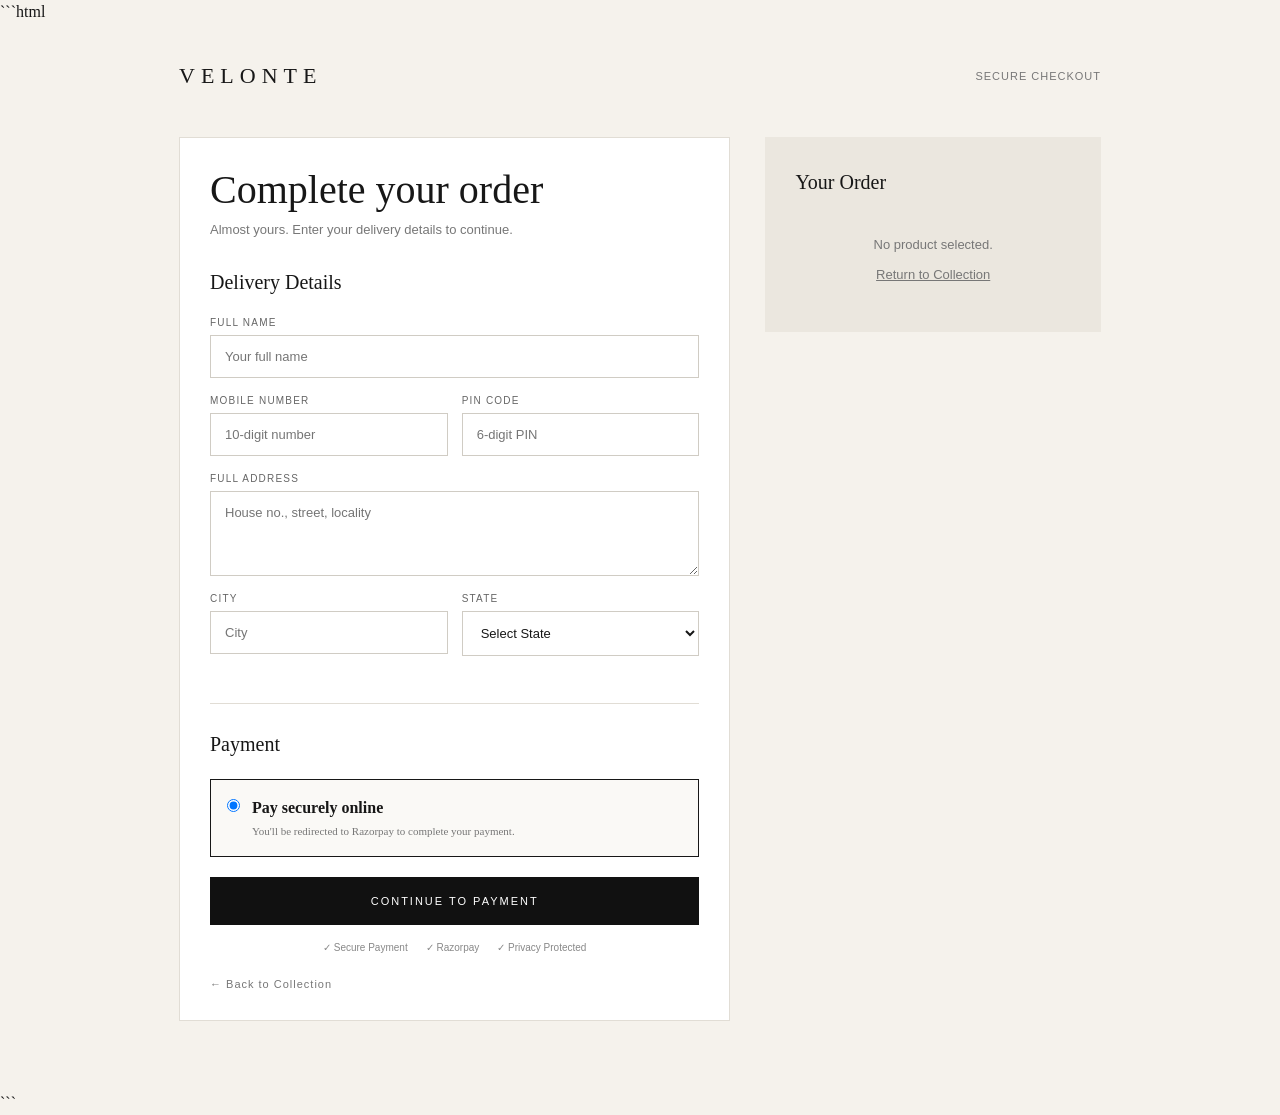
==== checkout.html @ 8dff880a "Create checkout.html" ====
```html
<!DOCTYPE html>
<html lang="en">
<head>
  <meta charset="UTF-8">
  <meta name="viewport" content="width=device-width, initial-scale=1.0">

  <title>VELONTE — Secure Checkout</title>

  <style>
    * {
      box-sizing: border-box;
      margin: 0;
      padding: 0;
    }

    body {
      font-family: Georgia, "Times New Roman", serif;
      background: #f5f2ec;
      color: #171717;
      line-height: 1.5;
    }

    a {
      text-decoration: none;
      color: inherit;
    }

    .checkout-page {
      max-width: 1050px;
      margin: auto;
      padding: 35px 5% 70px;
    }

    .header {
      display: flex;
      justify-content: space-between;
      align-items: center;
      margin-bottom: 45px;
    }

    .logo {
      font-size: 22px;
      letter-spacing: 6px;
    }

    .secure {
      font: 11px Arial, sans-serif;
      color: #777;
      letter-spacing: 1px;
    }

    .checkout-grid {
      display: grid;
      grid-template-columns: 1.15fr 0.7fr;
      gap: 35px;
      align-items: start;
    }

    .checkout-card {
      background: #fff;
      border: 1px solid #e1ddd5;
      padding: 30px;
    }

    .summary-card {
      background: #ebe7df;
      border: none;
    }

    h1 {
      font-size: 40px;
      font-weight: 400;
      line-height: 1.1;
      margin-bottom: 10px;
    }

    .subtitle {
      font: 13px Arial, sans-serif;
      color: #777;
      margin-bottom: 30px;
    }

    h2 {
      font-size: 20px;
      font-weight: 400;
      margin-bottom: 20px;
    }

    .field {
      margin-bottom: 17px;
    }

    label {
      display: block;
      font: 10px Arial, sans-serif;
      letter-spacing: 1.2px;
      text-transform: uppercase;
      color: #666;
      margin-bottom: 7px;
    }

    input,
    textarea,
    select {
      width: 100%;
      padding: 13px 14px;
      border: 1px solid #d0ccc4;
      background: #fff;
      color: #171717;
      font: 13px Arial, sans-serif;
      outline: none;
      border-radius: 0;
    }

    input:focus,
    textarea:focus,
    select:focus {
      border-color: #777;
    }

    textarea {
      min-height: 85px;
      resize: vertical;
    }

    .two-fields {
      display: grid;
      grid-template-columns: 1fr 1fr;
      gap: 14px;
    }

    /* ORDER SUMMARY */

    .summary-product {
      display: flex;
      gap: 15px;
      padding-bottom: 20px;
      margin-bottom: 20px;
      border-bottom: 1px solid #d0cbc2;
    }

    .product-image {
      width: 80px;
      height: 80px;
      background: #f5f2ec;
      display: flex;
      align-items: center;
      justify-content: center;
      flex-shrink: 0;
      overflow: hidden;
    }

    .product-image img {
      width: 100%;
      height: 100%;
      object-fit: contain;
      padding: 6px;
    }

    .product-name {
      font-size: 17px;
      margin-bottom: 8px;
    }

    .product-meta {
      font: 12px Arial, sans-serif;
      color: #777;
      margin-top: 4px;
    }

    .price-line {
      display: flex;
      justify-content: space-between;
      gap: 15px;
      font: 13px Arial, sans-serif;
      color: #555;
      margin: 11px 0;
    }

    .total-line {
      display: flex;
      justify-content: space-between;
      border-top: 1px solid #c8c3ba;
      margin-top: 18px;
      padding-top: 18px;
      font: 16px Arial, sans-serif;
      font-weight: 700;
    }

    /* PAYMENT */

    .payment-section {
      margin-top: 30px;
      padding-top: 25px;
      border-top: 1px solid #e1ddd5;
    }

    .payment-box {
      border: 1px solid #171717;
      background: #faf9f6;
      padding: 16px;
      display: flex;
      gap: 12px;
      align-items: flex-start;
    }

    .payment-box input {
      width: auto;
      margin-top: 3px;
    }

    .payment-title {
      display: block;
      font-weight: 700;
      margin-bottom: 3px;
    }

    .payment-note {
      font-size: 11px;
      color: #777;
    }

    .pay-button {
      width: 100%;
      margin-top: 20px;
      padding: 17px;
      background: #111;
      color: white;
      border: 1px solid #111;
      font: 11px Arial, sans-serif;
      letter-spacing: 2px;
      text-transform: uppercase;
      cursor: pointer;
      transition: 0.3s ease;
    }

    .pay-button:hover {
      background: transparent;
      color: #111;
    }

    .trust {
      display: flex;
      justify-content: center;
      gap: 18px;
      flex-wrap: wrap;
      margin-top: 17px;
      font: 10px Arial, sans-serif;
      color: #888;
    }

    .back-link {
      display: inline-block;
      margin-top: 25px;
      font: 11px Arial, sans-serif;
      color: #777;
      letter-spacing: 1px;
    }

    .empty {
      text-align: center;
      color: #777;
      font: 13px Arial, sans-serif;
      padding: 20px 0;
    }

    /* MOBILE */

    @media (max-width: 780px) {

      .checkout-page {
        padding: 25px 5% 55px;
      }

      .header {
        margin-bottom: 30px;
      }

      .secure {
        display: none;
      }

      .checkout-grid {
        grid-template-columns: 1fr;
        gap: 20px;
      }

      .summary-card {
        order: -1;
      }

      .checkout-card {
        padding: 23px;
      }

      h1 {
        font-size: 34px;
      }
    }

    @media (max-width: 480px) {

      .two-fields {
        grid-template-columns: 1fr;
      }

      .logo {
        font-size: 20px;
      }
    }
  </style>
</head>

<body>

  <div class="checkout-page">

    <div class="header">
      <div class="logo">VELONTE</div>

      <div class="secure">
        SECURE CHECKOUT
      </div>
    </div>


    <div class="checkout-grid">

      <!-- CUSTOMER DETAILS -->

      <section class="checkout-card">

        <h1>Complete your order</h1>

        <p class="subtitle">
          Almost yours. Enter your delivery details to continue.
        </p>


        <form id="checkoutForm">

          <h2>Delivery Details</h2>


          <div class="field">

            <label for="name">
              Full Name
            </label>

            <input
              id="name"
              type="text"
              autocomplete="name"
              placeholder="Your full name"
              required
            >

          </div>


          <div class="two-fields">

            <div class="field">

              <label for="mobile">
                Mobile Number
              </label>

              <input
                id="mobile"
                type="tel"
                inputmode="numeric"
                maxlength="10"
                pattern="[0-9]{10}"
                autocomplete="tel"
                placeholder="10-digit number"
                required
              >

            </div>


            <div class="field">

              <label for="pincode">
                PIN Code
              </label>

              <input
                id="pincode"
                type="text"
                inputmode="numeric"
                maxlength="6"
                pattern="[0-9]{6}"
                autocomplete="postal-code"
                placeholder="6-digit PIN"
                required
              >

            </div>

          </div>


          <div class="field">

            <label for="address">
              Full Address
            </label>

            <textarea
              id="address"
              autocomplete="street-address"
              placeholder="House no., street, locality"
              required
            ></textarea>

          </div>


          <div class="two-fields">

            <div class="field">

              <label for="city">
                City
              </label>

              <input
                id="city"
                type="text"
                autocomplete="address-level2"
                placeholder="City"
                required
              >

            </div>


            <div class="field">

              <label for="state">
                State
              </label>

              <select
                id="state"
                autocomplete="address-level1"
                required
              >

                <option value="">
                  Select State
                </option>

                <option>Uttar Pradesh</option>
                <option>Delhi</option>
                <option>Haryana</option>
                <option>Rajasthan</option>
                <option>Maharashtra</option>
                <option>Gujarat</option>
                <option>Karnataka</option>
                <option>Tamil Nadu</option>
                <option>Telangana</option>
                <option>Punjab</option>
                <option>West Bengal</option>
                <option>Other</option>

              </select>

            </div>

          </div>


          <!-- PAYMENT -->

          <div class="payment-section">

            <h2>
              Payment
            </h2>


            <div class="payment-box">

              <input
                type="radio"
                checked
                aria-label="Online payment"
              >

              <div>

                <span class="payment-title">
                  Pay securely online
                </span>

                <span class="payment-note">
                  You'll be redirected to Razorpay to complete your payment.
                </span>

              </div>

            </div>


            <button
              class="pay-button"
              type="submit"
            >
              Continue to Payment
            </button>


            <div class="trust">

              <span>✓ Secure Payment</span>
              <span>✓ Razorpay</span>
              <span>✓ Privacy Protected</span>

            </div>

          </div>

        </form>


        <a
          href="index.html#collection"
          class="back-link"
        >
          ← Back to Collection
        </a>

      </section>


      <!-- ORDER SUMMARY -->

      <aside class="checkout-card summary-card">

        <h2>
          Your Order
        </h2>


        <div id="orderSummary">

          <div class="empty">
            Loading your order...
          </div>

        </div>

      </aside>

    </div>

  </div>


  <script>

    /*
      PRODUCT INFORMATION
      Buy Now button se ye values checkout
      URL ke through receive karega.
    */

    const params =
      new URLSearchParams(window.location.search);


    const product =
      params.get("product") ||
      "VELONTE Product";


    const size =
      params.get("size") ||
      "";


    const price =
      Number(params.get("price")) ||
      0;


    const image =
      params.get("image") ||
      "";


    function safe(value) {

      return String(value).replace(
        /[&<>"']/g,

        function(character) {

          return {
            "&": "&amp;",
            "<": "&lt;",
            ">": "&gt;",
            '"': "&quot;",
            "'": "&#039;"

          }[character];

        }
      );

    }


    const summary =
      document.getElementById(
        "orderSummary"
      );


    /*
      ORDER SUMMARY
    */

    if (price > 0) {

      summary.innerHTML =

        '<div class="summary-product">' +

          '<div class="product-image">' +

            (
              image
                ?
                '<img src="' +
                safe(image) +
                '" alt="">'
                :
                ''
            ) +

          '</div>' +

          '<div>' +

            '<div class="product-name">' +
              safe(product) +
            '</div>' +

            (
              size
                ?
                '<div class="product-meta">' +
                  'Size: ' +
                  safe(size) +
                '</div>'
                :
                ''
            ) +

            '<div class="product-meta">' +
              'Quantity: 1' +
            '</div>' +

          '</div>' +

        '</div>' +


        '<div class="price-line">' +

          '<span>Item Price</span>' +

          '<span>₹' +
            price.toLocaleString("en-IN") +
          '</span>' +

        '</div>' +


        '<div class="price-line">' +

          '<span>Shipping</span>' +

          '<span>Calculated at checkout</span>' +

        '</div>' +


        '<div class="total-line">' +

          '<span>Total</span>' +

          '<span>₹' +
            price.toLocaleString("en-IN") +
          '</span>' +

        '</div>';

    }


    else {

      summary.innerHTML =

        '<div class="empty">' +

          'No product selected.' +

          '<br><br>' +

          '<a ' +
            'href="index.html#collection"' +
            'style="text-decoration:underline;"' +
          '>' +

            'Return to Collection' +

          '</a>' +

        '</div>';

    }


    /*
      CHECKOUT BUTTON
    */

    document
      .getElementById("checkoutForm")
      .addEventListener(
        "submit",

        function(event) {

          event.preventDefault();


          if (!price) {

            alert(
              "Please select a product first."
            );

            return;

          }


          alert(
            "Your order details are ready.\n\n" +
            "Razorpay payment will be connected next."
          );

        }

      );

  </script>

</body>
</html>
```
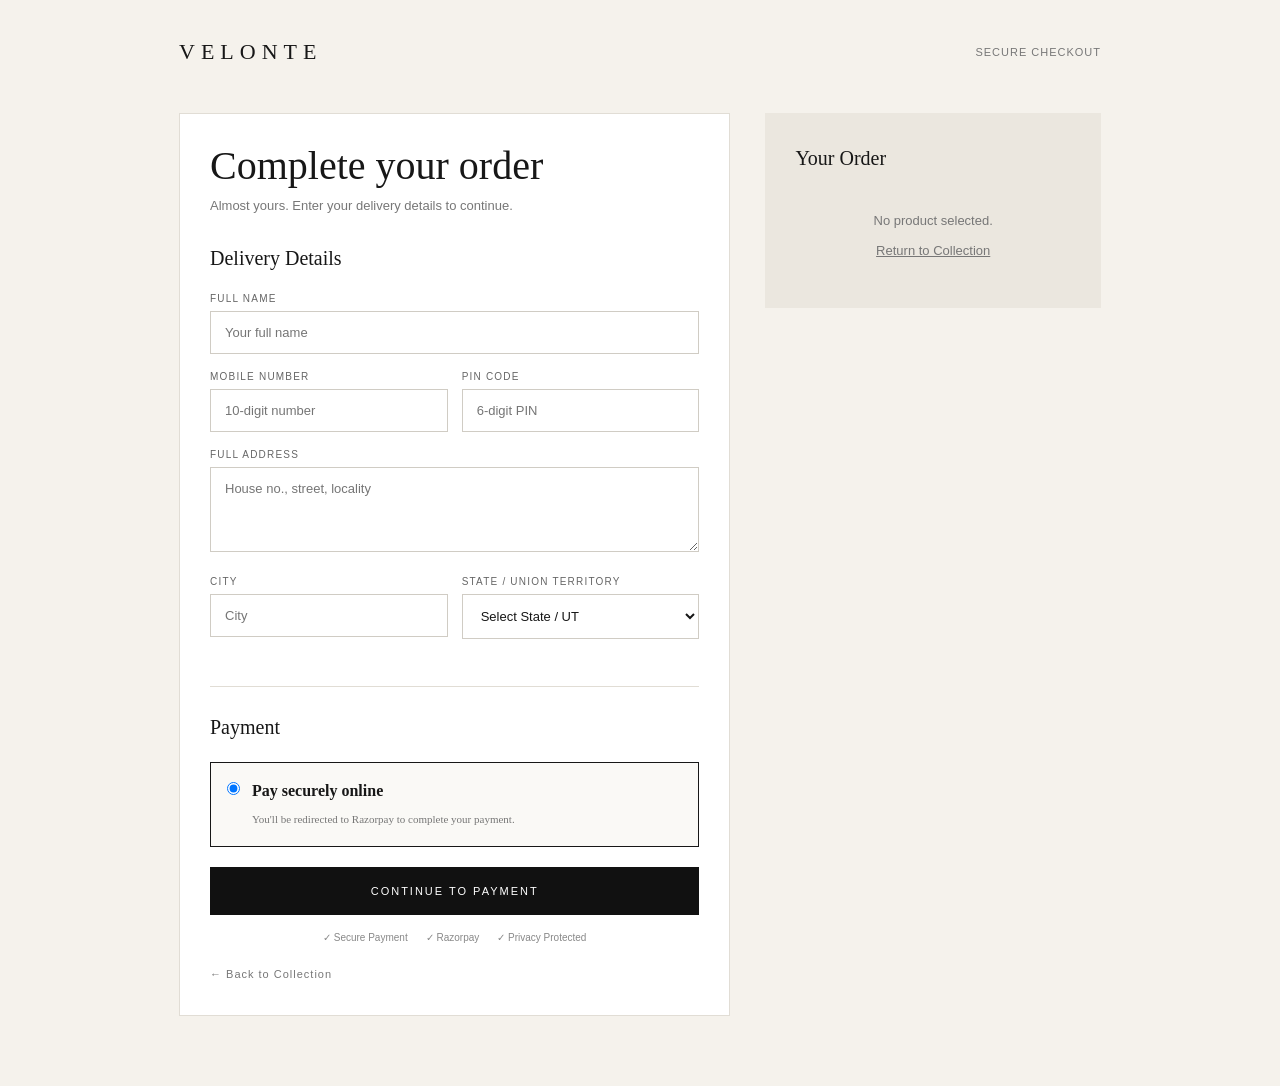
==== commit f76600aa: "Update checkout.html" ====
--- a/checkout.html
+++ b/checkout.html
@@ -1,4 +1,3 @@
-```html
 <!DOCTYPE html>
 <html lang="en">
 <head>
@@ -176,6 +175,11 @@
       font: 13px Arial, sans-serif;
       color: #555;
       margin: 11px 0;
+    }
+
+    .free-shipping {
+      color: #171717;
+      font-weight: 700;
     }
 
     .total-line {
@@ -317,11 +321,15 @@
   <div class="checkout-page">
 
     <div class="header">
-      <div class="logo">VELONTE</div>
+
+      <div class="logo">
+        VELONTE
+      </div>
 
       <div class="secure">
         SECURE CHECKOUT
       </div>
+
     </div>
 
 
@@ -331,7 +339,9 @@
 
       <section class="checkout-card">
 
-        <h1>Complete your order</h1>
+        <h1>
+          Complete your order
+        </h1>
 
         <p class="subtitle">
           Almost yours. Enter your delivery details to continue.
@@ -340,8 +350,12 @@
 
         <form id="checkoutForm">
 
-          <h2>Delivery Details</h2>
-
+          <h2>
+            Delivery Details
+          </h2>
+
+
+          <!-- FULL NAME -->
 
           <div class="field">
 
@@ -359,6 +373,8 @@
 
           </div>
 
+
+          <!-- MOBILE + PINCODE -->
 
           <div class="two-fields">
 
@@ -404,6 +420,8 @@
           </div>
 
 
+          <!-- ADDRESS -->
+
           <div class="field">
 
             <label for="address">
@@ -419,6 +437,8 @@
 
           </div>
 
+
+          <!-- CITY + STATE -->
 
           <div class="two-fields">
 
@@ -442,7 +462,7 @@
             <div class="field">
 
               <label for="state">
-                State
+                State / Union Territory
               </label>
 
               <select
@@ -452,21 +472,79 @@
               >
 
                 <option value="">
-                  Select State
+                  Select State / UT
                 </option>
 
-                <option>Uttar Pradesh</option>
-                <option>Delhi</option>
+
+                <!-- ========================= -->
+                <!-- 28 INDIAN STATES -->
+                <!-- ========================= -->
+
+                <option>Andhra Pradesh</option>
+                <option>Arunachal Pradesh</option>
+                <option>Assam</option>
+                <option>Bihar</option>
+                <option>Chhattisgarh</option>
+                <option>Goa</option>
+                <option>Gujarat</option>
                 <option>Haryana</option>
+                <option>Himachal Pradesh</option>
+                <option>Jharkhand</option>
+                <option>Karnataka</option>
+                <option>Kerala</option>
+                <option>Madhya Pradesh</option>
+                <option>Maharashtra</option>
+                <option>Manipur</option>
+                <option>Meghalaya</option>
+                <option>Mizoram</option>
+                <option>Nagaland</option>
+                <option>Odisha</option>
+                <option>Punjab</option>
                 <option>Rajasthan</option>
-                <option>Maharashtra</option>
-                <option>Gujarat</option>
-                <option>Karnataka</option>
+                <option>Sikkim</option>
                 <option>Tamil Nadu</option>
                 <option>Telangana</option>
-                <option>Punjab</option>
+                <option>Tripura</option>
+                <option>Uttar Pradesh</option>
+                <option>Uttarakhand</option>
                 <option>West Bengal</option>
-                <option>Other</option>
+
+
+                <!-- ========================= -->
+                <!-- 8 UNION TERRITORIES -->
+                <!-- ========================= -->
+
+                <option>
+                  Andaman and Nicobar Islands
+                </option>
+
+                <option>
+                  Chandigarh
+                </option>
+
+                <option>
+                  Dadra and Nagar Haveli and Daman and Diu
+                </option>
+
+                <option>
+                  Delhi
+                </option>
+
+                <option>
+                  Jammu and Kashmir
+                </option>
+
+                <option>
+                  Ladakh
+                </option>
+
+                <option>
+                  Lakshadweep
+                </option>
+
+                <option>
+                  Puducherry
+                </option>
 
               </select>
 
@@ -518,7 +596,9 @@
             <div class="trust">
 
               <span>✓ Secure Payment</span>
+
               <span>✓ Razorpay</span>
+
               <span>✓ Privacy Protected</span>
 
             </div>
@@ -571,7 +651,9 @@
     */
 
     const params =
-      new URLSearchParams(window.location.search);
+      new URLSearchParams(
+        window.location.search
+      );
 
 
     const product =
@@ -593,6 +675,10 @@
       params.get("image") ||
       "";
 
+
+    /*
+      SAFE TEXT FUNCTION
+    */
 
     function safe(value) {
 
@@ -639,7 +725,9 @@
                 ?
                 '<img src="' +
                 safe(image) +
-                '" alt="">'
+                '" alt="' +
+                safe(product) +
+                '">'
                 :
                 ''
             ) +
@@ -687,7 +775,9 @@
 
           '<span>Shipping</span>' +
 
-          '<span>Calculated at checkout</span>' +
+          '<span class="free-shipping">' +
+            'FREE' +
+          '</span>' +
 
         '</div>' +
 
@@ -767,4 +857,3 @@
 
 </body>
 </html>
-```
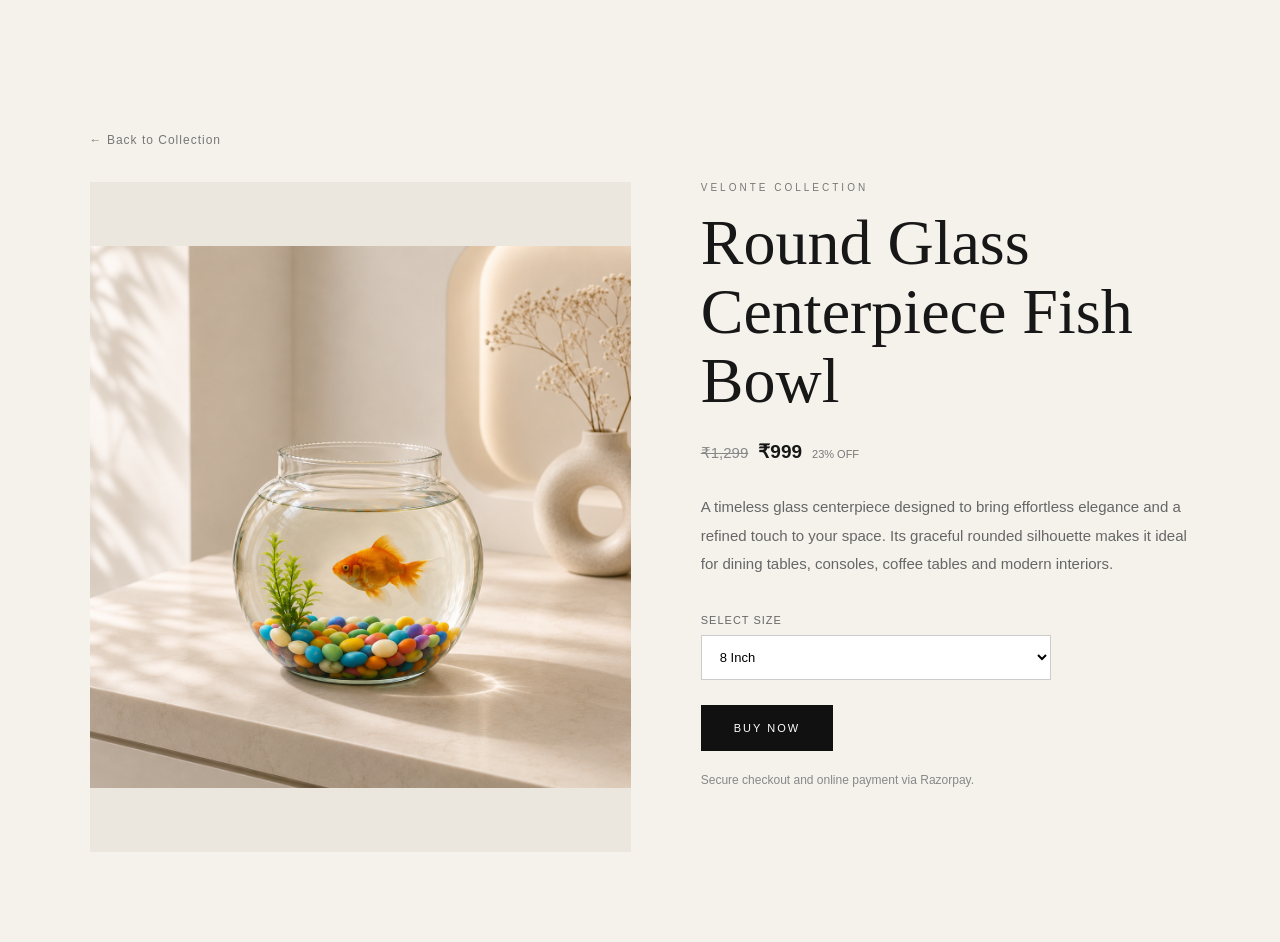
==== commit cd331148: "Update checkout.html" ====
--- a/checkout.html
+++ b/checkout.html
@@ -1,859 +1,56 @@
 <!DOCTYPE html>
 <html lang="en">
 <head>
-  <meta charset="UTF-8">
-  <meta name="viewport" content="width=device-width, initial-scale=1.0">
-
-  <title>VELONTE — Secure Checkout</title>
-
-  <style>
-    * {
-      box-sizing: border-box;
-      margin: 0;
-      padding: 0;
-    }
-
-    body {
-      font-family: Georgia, "Times New Roman", serif;
-      background: #f5f2ec;
-      color: #171717;
-      line-height: 1.5;
-    }
-
-    a {
-      text-decoration: none;
-      color: inherit;
-    }
-
-    .checkout-page {
-      max-width: 1050px;
-      margin: auto;
-      padding: 35px 5% 70px;
-    }
-
-    .header {
-      display: flex;
-      justify-content: space-between;
-      align-items: center;
-      margin-bottom: 45px;
-    }
-
-    .logo {
-      font-size: 22px;
-      letter-spacing: 6px;
-    }
-
-    .secure {
-      font: 11px Arial, sans-serif;
-      color: #777;
-      letter-spacing: 1px;
-    }
-
-    .checkout-grid {
-      display: grid;
-      grid-template-columns: 1.15fr 0.7fr;
-      gap: 35px;
-      align-items: start;
-    }
-
-    .checkout-card {
-      background: #fff;
-      border: 1px solid #e1ddd5;
-      padding: 30px;
-    }
-
-    .summary-card {
-      background: #ebe7df;
-      border: none;
-    }
-
-    h1 {
-      font-size: 40px;
-      font-weight: 400;
-      line-height: 1.1;
-      margin-bottom: 10px;
-    }
-
-    .subtitle {
-      font: 13px Arial, sans-serif;
-      color: #777;
-      margin-bottom: 30px;
-    }
-
-    h2 {
-      font-size: 20px;
-      font-weight: 400;
-      margin-bottom: 20px;
-    }
-
-    .field {
-      margin-bottom: 17px;
-    }
-
-    label {
-      display: block;
-      font: 10px Arial, sans-serif;
-      letter-spacing: 1.2px;
-      text-transform: uppercase;
-      color: #666;
-      margin-bottom: 7px;
-    }
-
-    input,
-    textarea,
-    select {
-      width: 100%;
-      padding: 13px 14px;
-      border: 1px solid #d0ccc4;
-      background: #fff;
-      color: #171717;
-      font: 13px Arial, sans-serif;
-      outline: none;
-      border-radius: 0;
-    }
-
-    input:focus,
-    textarea:focus,
-    select:focus {
-      border-color: #777;
-    }
-
-    textarea {
-      min-height: 85px;
-      resize: vertical;
-    }
-
-    .two-fields {
-      display: grid;
-      grid-template-columns: 1fr 1fr;
-      gap: 14px;
-    }
-
-    /* ORDER SUMMARY */
-
-    .summary-product {
-      display: flex;
-      gap: 15px;
-      padding-bottom: 20px;
-      margin-bottom: 20px;
-      border-bottom: 1px solid #d0cbc2;
-    }
-
-    .product-image {
-      width: 80px;
-      height: 80px;
-      background: #f5f2ec;
-      display: flex;
-      align-items: center;
-      justify-content: center;
-      flex-shrink: 0;
-      overflow: hidden;
-    }
-
-    .product-image img {
-      width: 100%;
-      height: 100%;
-      object-fit: contain;
-      padding: 6px;
-    }
-
-    .product-name {
-      font-size: 17px;
-      margin-bottom: 8px;
-    }
-
-    .product-meta {
-      font: 12px Arial, sans-serif;
-      color: #777;
-      margin-top: 4px;
-    }
-
-    .price-line {
-      display: flex;
-      justify-content: space-between;
-      gap: 15px;
-      font: 13px Arial, sans-serif;
-      color: #555;
-      margin: 11px 0;
-    }
-
-    .free-shipping {
-      color: #171717;
-      font-weight: 700;
-    }
-
-    .total-line {
-      display: flex;
-      justify-content: space-between;
-      border-top: 1px solid #c8c3ba;
-      margin-top: 18px;
-      padding-top: 18px;
-      font: 16px Arial, sans-serif;
-      font-weight: 700;
-    }
-
-    /* PAYMENT */
-
-    .payment-section {
-      margin-top: 30px;
-      padding-top: 25px;
-      border-top: 1px solid #e1ddd5;
-    }
-
-    .payment-box {
-      border: 1px solid #171717;
-      background: #faf9f6;
-      padding: 16px;
-      display: flex;
-      gap: 12px;
-      align-items: flex-start;
-    }
-
-    .payment-box input {
-      width: auto;
-      margin-top: 3px;
-    }
-
-    .payment-title {
-      display: block;
-      font-weight: 700;
-      margin-bottom: 3px;
-    }
-
-    .payment-note {
-      font-size: 11px;
-      color: #777;
-    }
-
-    .pay-button {
-      width: 100%;
-      margin-top: 20px;
-      padding: 17px;
-      background: #111;
-      color: white;
-      border: 1px solid #111;
-      font: 11px Arial, sans-serif;
-      letter-spacing: 2px;
-      text-transform: uppercase;
-      cursor: pointer;
-      transition: 0.3s ease;
-    }
-
-    .pay-button:hover {
-      background: transparent;
-      color: #111;
-    }
-
-    .trust {
-      display: flex;
-      justify-content: center;
-      gap: 18px;
-      flex-wrap: wrap;
-      margin-top: 17px;
-      font: 10px Arial, sans-serif;
-      color: #888;
-    }
-
-    .back-link {
-      display: inline-block;
-      margin-top: 25px;
-      font: 11px Arial, sans-serif;
-      color: #777;
-      letter-spacing: 1px;
-    }
-
-    .empty {
-      text-align: center;
-      color: #777;
-      font: 13px Arial, sans-serif;
-      padding: 20px 0;
-    }
-
-    /* MOBILE */
-
-    @media (max-width: 780px) {
-
-      .checkout-page {
-        padding: 25px 5% 55px;
-      }
-
-      .header {
-        margin-bottom: 30px;
-      }
-
-      .secure {
-        display: none;
-      }
-
-      .checkout-grid {
-        grid-template-columns: 1fr;
-        gap: 20px;
-      }
-
-      .summary-card {
-        order: -1;
-      }
-
-      .checkout-card {
-        padding: 23px;
-      }
-
-      h1 {
-        font-size: 34px;
-      }
-    }
-
-    @media (max-width: 480px) {
-
-      .two-fields {
-        grid-template-columns: 1fr;
-      }
-
-      .logo {
-        font-size: 20px;
-      }
-    }
-  </style>
+<meta charset="UTF-8">
+<meta name="viewport" content="width=device-width, initial-scale=1.0">
+<title>VELONTE — Round Glass Centerpiece Fish Bowl</title>
+<style>
+body{font-family:Georgia,"Times New Roman",serif;background:#f5f2ec;color:#171717;margin:0}
+.product-page{max-width:1200px;margin:auto;padding:130px 7% 90px}
+.back-link{display:inline-block;margin-bottom:35px;font:12px Arial,sans-serif;letter-spacing:1px;color:#777;text-decoration:none}
+.product-detail{display:grid;grid-template-columns:1.05fr .95fr;gap:70px}
+.product-detail-image{background:#ebe7df;min-height:600px;display:flex;align-items:center;justify-content:center}
+.product-detail-image img{width:100%;height:600px;object-fit:contain;padding:35px}
+.label{font:10px Arial,sans-serif;letter-spacing:3px;color:#777;text-transform:uppercase;margin-bottom:15px}
+h1{font-size:clamp(40px,5vw,68px);font-weight:400;line-height:1.08;margin:0 0 25px}
+.price{font:15px Arial,sans-serif;margin-bottom:30px}.old{text-decoration:line-through;color:#888}.sale{margin-left:10px;font-size:19px}.off{margin-left:10px;font-size:11px;color:#777}
+.description{font:15px Arial,sans-serif;line-height:1.9;color:#666;margin-bottom:35px;max-width:520px}
+.size-label{display:block;font:11px Arial,sans-serif;letter-spacing:1px;color:#666;text-transform:uppercase;margin-bottom:9px}
+select{width:100%;max-width:350px;padding:13px 14px;border:1px solid #ccc;background:white;font:13px Arial,sans-serif;margin-bottom:25px}
+.buy-button{padding:16px 32px;background:#111;color:#fff;border:1px solid #111;font:11px Arial,sans-serif;letter-spacing:2px;text-transform:uppercase;cursor:pointer}.buy-button:hover{background:transparent;color:#111}
+.note{margin-top:22px;font:12px Arial,sans-serif;color:#888}
+@media(max-width:800px){.product-page{padding:110px 5% 70px}.product-detail{grid-template-columns:1fr;gap:35px}.product-detail-image{min-height:auto}.product-detail-image img{height:460px}h1{font-size:43px}}
+</style>
 </head>
-
 <body>
-
-  <div class="checkout-page">
-
-    <div class="header">
-
-      <div class="logo">
-        VELONTE
-      </div>
-
-      <div class="secure">
-        SECURE CHECKOUT
-      </div>
-
-    </div>
-
-
-    <div class="checkout-grid">
-
-      <!-- CUSTOMER DETAILS -->
-
-      <section class="checkout-card">
-
-        <h1>
-          Complete your order
-        </h1>
-
-        <p class="subtitle">
-          Almost yours. Enter your delivery details to continue.
-        </p>
-
-
-        <form id="checkoutForm">
-
-          <h2>
-            Delivery Details
-          </h2>
-
-
-          <!-- FULL NAME -->
-
-          <div class="field">
-
-            <label for="name">
-              Full Name
-            </label>
-
-            <input
-              id="name"
-              type="text"
-              autocomplete="name"
-              placeholder="Your full name"
-              required
-            >
-
-          </div>
-
-
-          <!-- MOBILE + PINCODE -->
-
-          <div class="two-fields">
-
-            <div class="field">
-
-              <label for="mobile">
-                Mobile Number
-              </label>
-
-              <input
-                id="mobile"
-                type="tel"
-                inputmode="numeric"
-                maxlength="10"
-                pattern="[0-9]{10}"
-                autocomplete="tel"
-                placeholder="10-digit number"
-                required
-              >
-
-            </div>
-
-
-            <div class="field">
-
-              <label for="pincode">
-                PIN Code
-              </label>
-
-              <input
-                id="pincode"
-                type="text"
-                inputmode="numeric"
-                maxlength="6"
-                pattern="[0-9]{6}"
-                autocomplete="postal-code"
-                placeholder="6-digit PIN"
-                required
-              >
-
-            </div>
-
-          </div>
-
-
-          <!-- ADDRESS -->
-
-          <div class="field">
-
-            <label for="address">
-              Full Address
-            </label>
-
-            <textarea
-              id="address"
-              autocomplete="street-address"
-              placeholder="House no., street, locality"
-              required
-            ></textarea>
-
-          </div>
-
-
-          <!-- CITY + STATE -->
-
-          <div class="two-fields">
-
-            <div class="field">
-
-              <label for="city">
-                City
-              </label>
-
-              <input
-                id="city"
-                type="text"
-                autocomplete="address-level2"
-                placeholder="City"
-                required
-              >
-
-            </div>
-
-
-            <div class="field">
-
-              <label for="state">
-                State / Union Territory
-              </label>
-
-              <select
-                id="state"
-                autocomplete="address-level1"
-                required
-              >
-
-                <option value="">
-                  Select State / UT
-                </option>
-
-
-                <!-- ========================= -->
-                <!-- 28 INDIAN STATES -->
-                <!-- ========================= -->
-
-                <option>Andhra Pradesh</option>
-                <option>Arunachal Pradesh</option>
-                <option>Assam</option>
-                <option>Bihar</option>
-                <option>Chhattisgarh</option>
-                <option>Goa</option>
-                <option>Gujarat</option>
-                <option>Haryana</option>
-                <option>Himachal Pradesh</option>
-                <option>Jharkhand</option>
-                <option>Karnataka</option>
-                <option>Kerala</option>
-                <option>Madhya Pradesh</option>
-                <option>Maharashtra</option>
-                <option>Manipur</option>
-                <option>Meghalaya</option>
-                <option>Mizoram</option>
-                <option>Nagaland</option>
-                <option>Odisha</option>
-                <option>Punjab</option>
-                <option>Rajasthan</option>
-                <option>Sikkim</option>
-                <option>Tamil Nadu</option>
-                <option>Telangana</option>
-                <option>Tripura</option>
-                <option>Uttar Pradesh</option>
-                <option>Uttarakhand</option>
-                <option>West Bengal</option>
-
-
-                <!-- ========================= -->
-                <!-- 8 UNION TERRITORIES -->
-                <!-- ========================= -->
-
-                <option>
-                  Andaman and Nicobar Islands
-                </option>
-
-                <option>
-                  Chandigarh
-                </option>
-
-                <option>
-                  Dadra and Nagar Haveli and Daman and Diu
-                </option>
-
-                <option>
-                  Delhi
-                </option>
-
-                <option>
-                  Jammu and Kashmir
-                </option>
-
-                <option>
-                  Ladakh
-                </option>
-
-                <option>
-                  Lakshadweep
-                </option>
-
-                <option>
-                  Puducherry
-                </option>
-
-              </select>
-
-            </div>
-
-          </div>
-
-
-          <!-- PAYMENT -->
-
-          <div class="payment-section">
-
-            <h2>
-              Payment
-            </h2>
-
-
-            <div class="payment-box">
-
-              <input
-                type="radio"
-                checked
-                aria-label="Online payment"
-              >
-
-              <div>
-
-                <span class="payment-title">
-                  Pay securely online
-                </span>
-
-                <span class="payment-note">
-                  You'll be redirected to Razorpay to complete your payment.
-                </span>
-
-              </div>
-
-            </div>
-
-
-            <button
-              class="pay-button"
-              type="submit"
-            >
-              Continue to Payment
-            </button>
-
-
-            <div class="trust">
-
-              <span>✓ Secure Payment</span>
-
-              <span>✓ Razorpay</span>
-
-              <span>✓ Privacy Protected</span>
-
-            </div>
-
-          </div>
-
-        </form>
-
-
-        <a
-          href="index.html#collection"
-          class="back-link"
-        >
-          ← Back to Collection
-        </a>
-
-      </section>
-
-
-      <!-- ORDER SUMMARY -->
-
-      <aside class="checkout-card summary-card">
-
-        <h2>
-          Your Order
-        </h2>
-
-
-        <div id="orderSummary">
-
-          <div class="empty">
-            Loading your order...
-          </div>
-
-        </div>
-
-      </aside>
-
-    </div>
-
-  </div>
-
-
-  <script>
-
-    /*
-      PRODUCT INFORMATION
-      Buy Now button se ye values checkout
-      URL ke through receive karega.
-    */
-
-    const params =
-      new URLSearchParams(
-        window.location.search
-      );
-
-
-    const product =
-      params.get("product") ||
-      "VELONTE Product";
-
-
-    const size =
-      params.get("size") ||
-      "";
-
-
-    const price =
-      Number(params.get("price")) ||
-      0;
-
-
-    const image =
-      params.get("image") ||
-      "";
-
-
-    /*
-      SAFE TEXT FUNCTION
-    */
-
-    function safe(value) {
-
-      return String(value).replace(
-        /[&<>"']/g,
-
-        function(character) {
-
-          return {
-            "&": "&amp;",
-            "<": "&lt;",
-            ">": "&gt;",
-            '"': "&quot;",
-            "'": "&#039;"
-
-          }[character];
-
-        }
-      );
-
-    }
-
-
-    const summary =
-      document.getElementById(
-        "orderSummary"
-      );
-
-
-    /*
-      ORDER SUMMARY
-    */
-
-    if (price > 0) {
-
-      summary.innerHTML =
-
-        '<div class="summary-product">' +
-
-          '<div class="product-image">' +
-
-            (
-              image
-                ?
-                '<img src="' +
-                safe(image) +
-                '" alt="' +
-                safe(product) +
-                '">'
-                :
-                ''
-            ) +
-
-          '</div>' +
-
-          '<div>' +
-
-            '<div class="product-name">' +
-              safe(product) +
-            '</div>' +
-
-            (
-              size
-                ?
-                '<div class="product-meta">' +
-                  'Size: ' +
-                  safe(size) +
-                '</div>'
-                :
-                ''
-            ) +
-
-            '<div class="product-meta">' +
-              'Quantity: 1' +
-            '</div>' +
-
-          '</div>' +
-
-        '</div>' +
-
-
-        '<div class="price-line">' +
-
-          '<span>Item Price</span>' +
-
-          '<span>₹' +
-            price.toLocaleString("en-IN") +
-          '</span>' +
-
-        '</div>' +
-
-
-        '<div class="price-line">' +
-
-          '<span>Shipping</span>' +
-
-          '<span class="free-shipping">' +
-            'FREE' +
-          '</span>' +
-
-        '</div>' +
-
-
-        '<div class="total-line">' +
-
-          '<span>Total</span>' +
-
-          '<span>₹' +
-            price.toLocaleString("en-IN") +
-          '</span>' +
-
-        '</div>';
-
-    }
-
-
-    else {
-
-      summary.innerHTML =
-
-        '<div class="empty">' +
-
-          'No product selected.' +
-
-          '<br><br>' +
-
-          '<a ' +
-            'href="index.html#collection"' +
-            'style="text-decoration:underline;"' +
-          '>' +
-
-            'Return to Collection' +
-
-          '</a>' +
-
-        '</div>';
-
-    }
-
-
-    /*
-      CHECKOUT BUTTON
-    */
-
-    document
-      .getElementById("checkoutForm")
-      .addEventListener(
-        "submit",
-
-        function(event) {
-
-          event.preventDefault();
-
-
-          if (!price) {
-
-            alert(
-              "Please select a product first."
-            );
-
-            return;
-
-          }
-
-
-          alert(
-            "Your order details are ready.\n\n" +
-            "Razorpay payment will be connected next."
-          );
-
-        }
-
-      );
-
-  </script>
-
+<div class="product-page">
+<a href="index.html#collection" class="back-link">← Back to Collection</a>
+<div class="product-detail">
+<div class="product-detail-image"><img src="D04185F2-E42E-40F6-8C4F-E76BD91C139E.png" alt="Round Glass Centerpiece Fish Bowl"></div>
+<div>
+<div class="label">VELONTE Collection</div>
+<h1>Round Glass Centerpiece Fish Bowl</h1>
+<div class="price" id="detailPrice"><span class="old">₹1,299</span><strong class="sale">₹999</strong><span class="off">23% OFF</span></div>
+<p class="description">A timeless glass centerpiece designed to bring effortless elegance and a refined touch to your space. Its graceful rounded silhouette makes it ideal for dining tables, consoles, coffee tables and modern interiors.</p>
+<label class="size-label" for="detailSize">Select Size</label>
+<select id="detailSize" onchange="updateDetailPrice()">
+<option value="999" data-mrp="1299">8 Inch</option>
+<option value="1399" data-mrp="1799">10 Inch</option>
+</select><br>
+<button class="buy-button" onclick="buyNow()">Buy Now</button>
+<div class="note">Secure checkout and online payment via Razorpay.</div>
+</div>
+</div>
+</div>
+<script>
+function updateDetailPrice(){
+const s=document.getElementById("detailSize"),o=s.options[s.selectedIndex],p=Number(o.value),m=Number(o.dataset.mrp),d=Math.round((1-p/m)*100);
+document.getElementById("detailPrice").innerHTML='<span class="old">₹'+m.toLocaleString("en-IN")+'</span><strong class="sale">₹'+p.toLocaleString("en-IN")+'</strong><span class="off">'+d+'% OFF</span>';
+}
+function buyNow(){
+const s=document.getElementById("detailSize"),o=s.options[s.selectedIndex];
+window.location.href="checkout.html?product="+encodeURIComponent("Round Glass Centerpiece Fish Bowl")+"&price="+o.value+"&image="+encodeURIComponent("D04185F2-E42E-40F6-8C4F-E76BD91C139E.png")+"&size="+encodeURIComponent(o.textContent.trim());
+}
+</script>
 </body>
 </html>
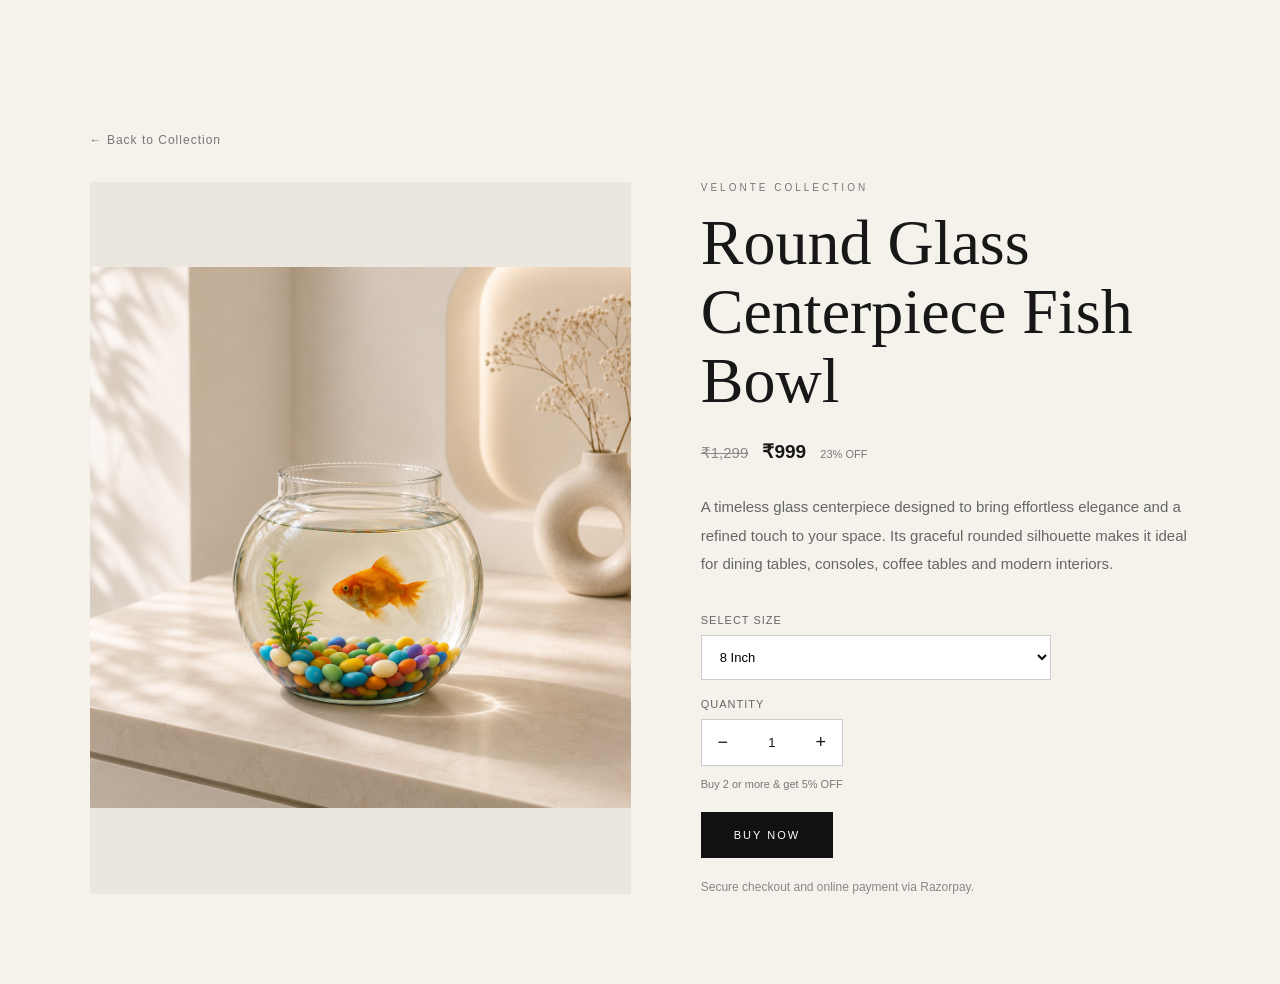
==== commit c359f315: "Update checkout.html" ====
--- a/checkout.html
+++ b/checkout.html
@@ -4,6 +4,7 @@
 <meta charset="UTF-8">
 <meta name="viewport" content="width=device-width, initial-scale=1.0">
 <title>VELONTE — Round Glass Centerpiece Fish Bowl</title>
+
 <style>
 body{font-family:Georgia,"Times New Roman",serif;background:#f5f2ec;color:#171717;margin:0}
 .product-page{max-width:1200px;margin:auto;padding:130px 7% 90px}
@@ -13,44 +14,282 @@
 .product-detail-image img{width:100%;height:600px;object-fit:contain;padding:35px}
 .label{font:10px Arial,sans-serif;letter-spacing:3px;color:#777;text-transform:uppercase;margin-bottom:15px}
 h1{font-size:clamp(40px,5vw,68px);font-weight:400;line-height:1.08;margin:0 0 25px}
-.price{font:15px Arial,sans-serif;margin-bottom:30px}.old{text-decoration:line-through;color:#888}.sale{margin-left:10px;font-size:19px}.off{margin-left:10px;font-size:11px;color:#777}
+.price{font:15px Arial,sans-serif;margin-bottom:30px}
+.old{text-decoration:line-through;color:#888}
+.sale{margin-left:10px;font-size:19px}
+.off{margin-left:10px;font-size:11px;color:#777}
 .description{font:15px Arial,sans-serif;line-height:1.9;color:#666;margin-bottom:35px;max-width:520px}
 .size-label{display:block;font:11px Arial,sans-serif;letter-spacing:1px;color:#666;text-transform:uppercase;margin-bottom:9px}
-select{width:100%;max-width:350px;padding:13px 14px;border:1px solid #ccc;background:white;font:13px Arial,sans-serif;margin-bottom:25px}
-.buy-button{padding:16px 32px;background:#111;color:#fff;border:1px solid #111;font:11px Arial,sans-serif;letter-spacing:2px;text-transform:uppercase;cursor:pointer}.buy-button:hover{background:transparent;color:#111}
+select{width:100%;max-width:350px;padding:13px 14px;border:1px solid #ccc;background:white;font:13px Arial,sans-serif;margin-bottom:18px}
+
+/* QUANTITY */
+.quantity-label{
+  display:block;
+  font:11px Arial,sans-serif;
+  letter-spacing:1px;
+  color:#666;
+  text-transform:uppercase;
+  margin-bottom:9px;
+}
+
+.quantity-box{
+  display:flex;
+  align-items:center;
+  width:140px;
+  height:45px;
+  border:1px solid #ccc;
+  background:white;
+  margin-bottom:12px;
+}
+
+.quantity-box button{
+  width:42px;
+  height:100%;
+  border:0;
+  background:white;
+  font:18px Arial,sans-serif;
+  cursor:pointer;
+  color:#171717;
+}
+
+.quantity-box button:hover{
+  background:#f5f2ec;
+}
+
+.quantity-box span{
+  flex:1;
+  text-align:center;
+  font:13px Arial,sans-serif;
+}
+
+.quantity-offer{
+  font:11px Arial,sans-serif;
+  color:#777;
+  margin-bottom:22px;
+}
+
+.buy-button{padding:16px 32px;background:#111;color:#fff;border:1px solid #111;font:11px Arial,sans-serif;letter-spacing:2px;text-transform:uppercase;cursor:pointer}
+.buy-button:hover{background:transparent;color:#111}
 .note{margin-top:22px;font:12px Arial,sans-serif;color:#888}
-@media(max-width:800px){.product-page{padding:110px 5% 70px}.product-detail{grid-template-columns:1fr;gap:35px}.product-detail-image{min-height:auto}.product-detail-image img{height:460px}h1{font-size:43px}}
+
+@media(max-width:800px){
+  .product-page{padding:110px 5% 70px}
+  .product-detail{grid-template-columns:1fr;gap:35px}
+  .product-detail-image{min-height:auto}
+  .product-detail-image img{height:460px}
+  h1{font-size:43px}
+}
 </style>
 </head>
+
 <body>
+
 <div class="product-page">
-<a href="index.html#collection" class="back-link">← Back to Collection</a>
+
+<a href="index.html#collection" class="back-link">
+← Back to Collection
+</a>
+
 <div class="product-detail">
-<div class="product-detail-image"><img src="D04185F2-E42E-40F6-8C4F-E76BD91C139E.png" alt="Round Glass Centerpiece Fish Bowl"></div>
+
+<div class="product-detail-image">
+<img
+src="D04185F2-E42E-40F6-8C4F-E76BD91C139E.png"
+alt="Round Glass Centerpiece Fish Bowl">
+</div>
+
 <div>
-<div class="label">VELONTE Collection</div>
-<h1>Round Glass Centerpiece Fish Bowl</h1>
-<div class="price" id="detailPrice"><span class="old">₹1,299</span><strong class="sale">₹999</strong><span class="off">23% OFF</span></div>
-<p class="description">A timeless glass centerpiece designed to bring effortless elegance and a refined touch to your space. Its graceful rounded silhouette makes it ideal for dining tables, consoles, coffee tables and modern interiors.</p>
-<label class="size-label" for="detailSize">Select Size</label>
+
+<div class="label">
+VELONTE Collection
+</div>
+
+<h1>
+Round Glass Centerpiece Fish Bowl
+</h1>
+
+<div class="price" id="detailPrice">
+<span class="old">₹1,299</span>
+<strong class="sale">₹999</strong>
+<span class="off">23% OFF</span>
+</div>
+
+<p class="description">
+A timeless glass centerpiece designed to bring effortless elegance
+and a refined touch to your space. Its graceful rounded silhouette
+makes it ideal for dining tables, consoles, coffee tables and
+modern interiors.
+</p>
+
+<label class="size-label" for="detailSize">
+Select Size
+</label>
+
 <select id="detailSize" onchange="updateDetailPrice()">
-<option value="999" data-mrp="1299">8 Inch</option>
-<option value="1399" data-mrp="1799">10 Inch</option>
-</select><br>
-<button class="buy-button" onclick="buyNow()">Buy Now</button>
-<div class="note">Secure checkout and online payment via Razorpay.</div>
-</div>
-</div>
-</div>
+
+<option value="999" data-mrp="1299">
+8 Inch
+</option>
+
+<option value="1399" data-mrp="1799">
+10 Inch
+</option>
+
+</select>
+
+
+<!-- QUANTITY -->
+
+<label class="quantity-label">
+Quantity
+</label>
+
+<div class="quantity-box">
+
+<button
+type="button"
+onclick="changeQuantity(-1)">
+−
+</button>
+
+<span id="quantity">
+1
+</span>
+
+<button
+type="button"
+onclick="changeQuantity(1)">
++
+</button>
+
+</div>
+
+<div class="quantity-offer">
+Buy 2 or more & get 5% OFF
+</div>
+
+
+<button
+class="buy-button"
+type="button"
+onclick="buyNow()">
+Buy Now
+</button>
+
+<div class="note">
+Secure checkout and online payment via Razorpay.
+</div>
+
+</div>
+
+</div>
+
+</div>
+
+
 <script>
+
+let quantity = 1;
+
+
+/* UPDATE PRICE */
+
 function updateDetailPrice(){
-const s=document.getElementById("detailSize"),o=s.options[s.selectedIndex],p=Number(o.value),m=Number(o.dataset.mrp),d=Math.round((1-p/m)*100);
-document.getElementById("detailPrice").innerHTML='<span class="old">₹'+m.toLocaleString("en-IN")+'</span><strong class="sale">₹'+p.toLocaleString("en-IN")+'</strong><span class="off">'+d+'% OFF</span>';
-}
+
+const s =
+document.getElementById("detailSize");
+
+const o =
+s.options[s.selectedIndex];
+
+const p =
+Number(o.value);
+
+const m =
+Number(o.dataset.mrp);
+
+const d =
+Math.round((1 - p / m) * 100);
+
+
+document.getElementById("detailPrice").innerHTML =
+
+'<span class="old">₹' +
+m.toLocaleString("en-IN") +
+'</span>' +
+
+'<strong class="sale">₹' +
+p.toLocaleString("en-IN") +
+'</strong>' +
+
+'<span class="off">' +
+d +
+'% OFF</span>';
+
+}
+
+
+/* QUANTITY */
+
+function changeQuantity(change){
+
+quantity += change;
+
+if(quantity < 1){
+quantity = 1;
+}
+
+document.getElementById("quantity").textContent =
+quantity;
+
+}
+
+
+/* BUY NOW */
+
 function buyNow(){
-const s=document.getElementById("detailSize"),o=s.options[s.selectedIndex];
-window.location.href="checkout.html?product="+encodeURIComponent("Round Glass Centerpiece Fish Bowl")+"&price="+o.value+"&image="+encodeURIComponent("D04185F2-E42E-40F6-8C4F-E76BD91C139E.png")+"&size="+encodeURIComponent(o.textContent.trim());
-}
+
+const s =
+document.getElementById("detailSize");
+
+const o =
+s.options[s.selectedIndex];
+
+
+const product =
+"Round Glass Centerpiece Fish Bowl";
+
+const price =
+o.value;
+
+const size =
+o.textContent.trim();
+
+const image =
+"D04185F2-E42E-40F6-8C4F-E76BD91C139E.png";
+
+
+window.location.href =
+"checkout.html" +
+
+"?product=" +
+encodeURIComponent(product) +
+
+"&price=" +
+encodeURIComponent(price) +
+
+"&image=" +
+encodeURIComponent(image) +
+
+"&size=" +
+encodeURIComponent(size) +
+
+"&quantity=" +
+encodeURIComponent(quantity);
+
+}
+
 </script>
+
 </body>
 </html>
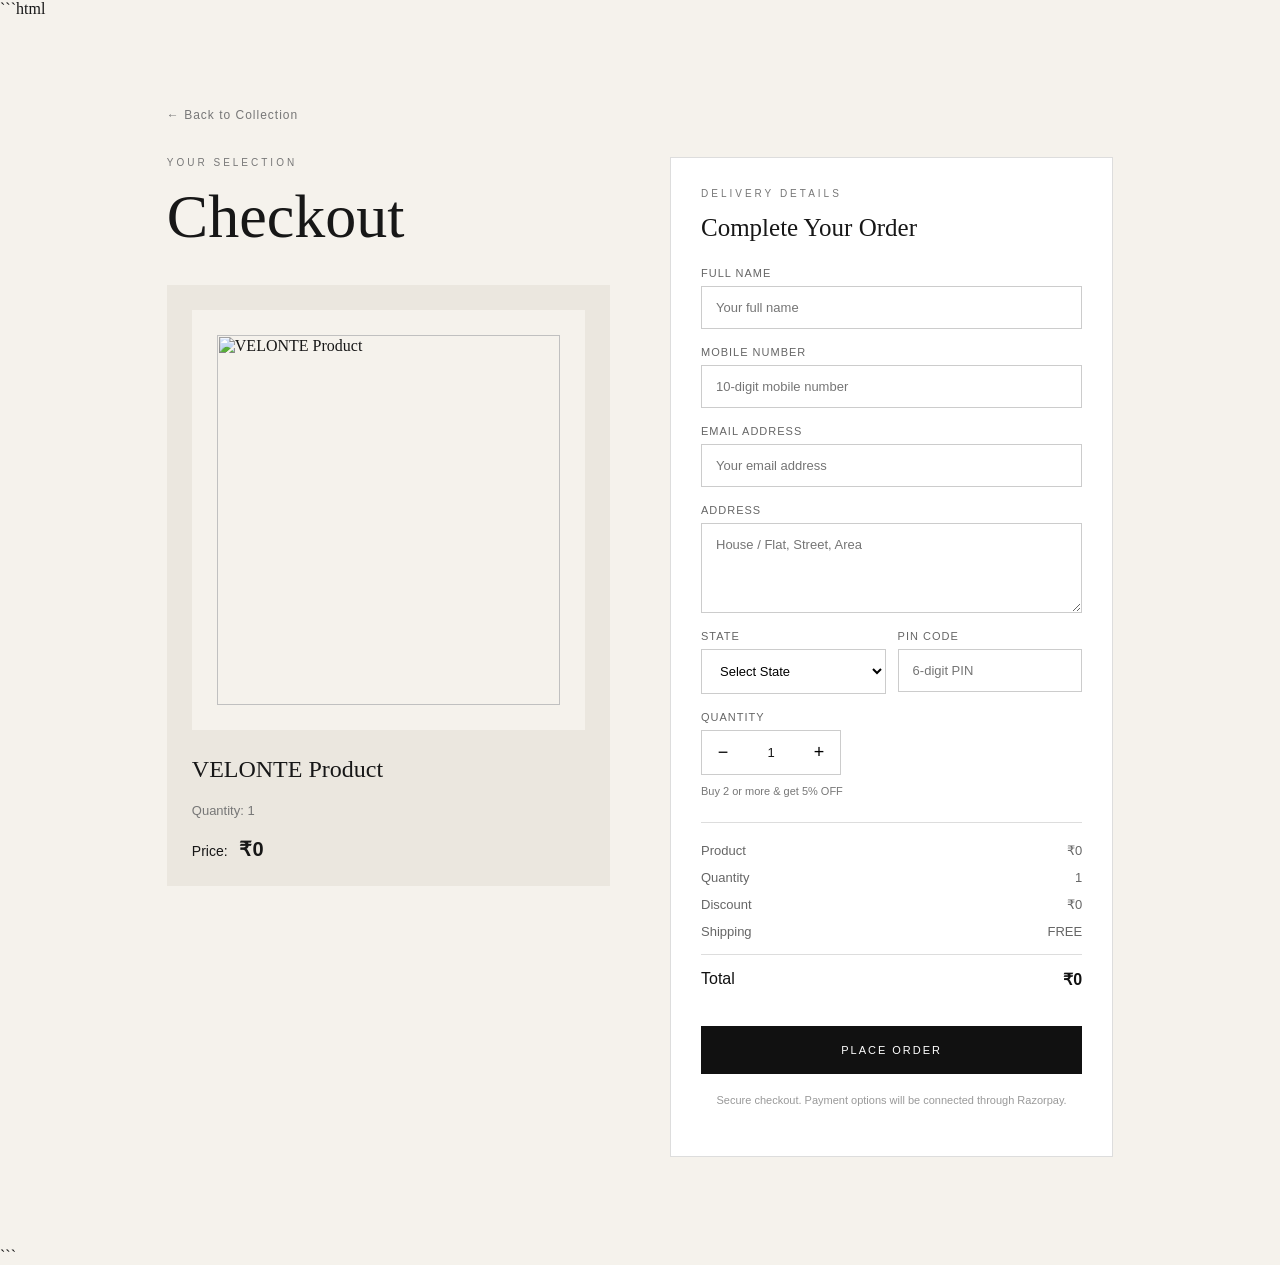
==== commit 1e27ea1e: "Update checkout.html" ====
--- a/checkout.html
+++ b/checkout.html
@@ -1,35 +1,148 @@
+```html
 <!DOCTYPE html>
 <html lang="en">
 <head>
 <meta charset="UTF-8">
 <meta name="viewport" content="width=device-width, initial-scale=1.0">
-<title>VELONTE — Round Glass Centerpiece Fish Bowl</title>
+
+<title>VELONTE — Checkout</title>
 
 <style>
-body{font-family:Georgia,"Times New Roman",serif;background:#f5f2ec;color:#171717;margin:0}
-.product-page{max-width:1200px;margin:auto;padding:130px 7% 90px}
-.back-link{display:inline-block;margin-bottom:35px;font:12px Arial,sans-serif;letter-spacing:1px;color:#777;text-decoration:none}
-.product-detail{display:grid;grid-template-columns:1.05fr .95fr;gap:70px}
-.product-detail-image{background:#ebe7df;min-height:600px;display:flex;align-items:center;justify-content:center}
-.product-detail-image img{width:100%;height:600px;object-fit:contain;padding:35px}
-.label{font:10px Arial,sans-serif;letter-spacing:3px;color:#777;text-transform:uppercase;margin-bottom:15px}
-h1{font-size:clamp(40px,5vw,68px);font-weight:400;line-height:1.08;margin:0 0 25px}
-.price{font:15px Arial,sans-serif;margin-bottom:30px}
-.old{text-decoration:line-through;color:#888}
-.sale{margin-left:10px;font-size:19px}
-.off{margin-left:10px;font-size:11px;color:#777}
-.description{font:15px Arial,sans-serif;line-height:1.9;color:#666;margin-bottom:35px;max-width:520px}
-.size-label{display:block;font:11px Arial,sans-serif;letter-spacing:1px;color:#666;text-transform:uppercase;margin-bottom:9px}
-select{width:100%;max-width:350px;padding:13px 14px;border:1px solid #ccc;background:white;font:13px Arial,sans-serif;margin-bottom:18px}
-
-/* QUANTITY */
-.quantity-label{
+*{box-sizing:border-box}
+
+body{
+  margin:0;
+  background:#f5f2ec;
+  color:#171717;
+  font-family:Georgia,"Times New Roman",serif;
+}
+
+.checkout-page{
+  max-width:1100px;
+  margin:auto;
+  padding:90px 6%;
+}
+
+.back-link{
+  display:inline-block;
+  margin-bottom:35px;
+  color:#777;
+  text-decoration:none;
+  font:12px Arial,sans-serif;
+  letter-spacing:1px;
+}
+
+.checkout-grid{
+  display:grid;
+  grid-template-columns:1fr 1fr;
+  gap:60px;
+  align-items:start;
+}
+
+.checkout-title{
+  font-size:clamp(40px,5vw,62px);
+  font-weight:400;
+  line-height:1.08;
+  margin:0 0 35px;
+}
+
+.section-label{
+  font:10px Arial,sans-serif;
+  letter-spacing:3px;
+  color:#777;
+  text-transform:uppercase;
+  margin-bottom:15px;
+}
+
+.product-card{
+  background:#ebe7df;
+  padding:25px;
+}
+
+.product-image{
+  width:100%;
+  height:420px;
+  background:#f5f2ec;
+  display:flex;
+  align-items:center;
+  justify-content:center;
+  margin-bottom:25px;
+}
+
+.product-image img{
+  width:100%;
+  height:100%;
+  object-fit:contain;
+  padding:25px;
+}
+
+.product-name{
+  font-size:24px;
+  line-height:1.2;
+  margin-bottom:15px;
+}
+
+.product-detail{
+  font:13px Arial,sans-serif;
+  color:#777;
+  line-height:1.8;
+}
+
+.product-price{
+  margin-top:15px;
+  font:14px Arial,sans-serif;
+}
+
+.product-price strong{
+  font-size:20px;
+  margin-left:8px;
+}
+
+.form-box{
+  background:#fff;
+  padding:30px;
+  border:1px solid #ddd;
+}
+
+.form-title{
+  font-size:25px;
+  font-weight:400;
+  margin-bottom:25px;
+}
+
+.field{
+  margin-bottom:17px;
+}
+
+.field label{
   display:block;
+  margin-bottom:7px;
   font:11px Arial,sans-serif;
   letter-spacing:1px;
   color:#666;
   text-transform:uppercase;
-  margin-bottom:9px;
+}
+
+.field input,
+.field textarea,
+.field select{
+  width:100%;
+  padding:13px 14px;
+  border:1px solid #ccc;
+  background:#fff;
+  outline:none;
+  font:13px Arial,sans-serif;
+}
+
+.field textarea{
+  min-height:90px;
+  resize:vertical;
+}
+
+.state-row{
+  display:grid;
+  grid-template-columns:1fr 1fr;
+  gap:12px;
 }
 
 .quantity-box{
@@ -38,22 +151,16 @@
   width:140px;
   height:45px;
   border:1px solid #ccc;
-  background:white;
-  margin-bottom:12px;
+  background:#fff;
 }
 
 .quantity-box button{
   width:42px;
   height:100%;
   border:0;
-  background:white;
-  font:18px Arial,sans-serif;
+  background:#fff;
+  font-size:18px;
   cursor:pointer;
-  color:#171717;
-}
-
-.quantity-box button:hover{
-  background:#f5f2ec;
 }
 
 .quantity-box span{
@@ -62,87 +169,242 @@
   font:13px Arial,sans-serif;
 }
 
-.quantity-offer{
+.offer{
+  margin:10px 0 20px;
   font:11px Arial,sans-serif;
   color:#777;
-  margin-bottom:22px;
-}
-
-.buy-button{padding:16px 32px;background:#111;color:#fff;border:1px solid #111;font:11px Arial,sans-serif;letter-spacing:2px;text-transform:uppercase;cursor:pointer}
-.buy-button:hover{background:transparent;color:#111}
-.note{margin-top:22px;font:12px Arial,sans-serif;color:#888}
+}
+
+.summary{
+  border-top:1px solid #ddd;
+  margin-top:25px;
+  padding-top:20px;
+}
+
+.summary-row{
+  display:flex;
+  justify-content:space-between;
+  margin-bottom:12px;
+  font:13px Arial,sans-serif;
+  color:#666;
+}
+
+.summary-row.total{
+  margin-top:15px;
+  padding-top:15px;
+  border-top:1px solid #ddd;
+  color:#111;
+  font-size:16px;
+}
+
+.place-order{
+  width:100%;
+  margin-top:25px;
+  padding:17px;
+  border:1px solid #111;
+  background:#111;
+  color:#fff;
+  cursor:pointer;
+  font:11px Arial,sans-serif;
+  letter-spacing:2px;
+  text-transform:uppercase;
+}
+
+.place-order:hover{
+  background:transparent;
+  color:#111;
+}
+
+.note{
+  margin-top:18px;
+  text-align:center;
+  font:11px Arial,sans-serif;
+  color:#999;
+  line-height:1.6;
+}
 
 @media(max-width:800px){
-  .product-page{padding:110px 5% 70px}
-  .product-detail{grid-template-columns:1fr;gap:35px}
-  .product-detail-image{min-height:auto}
-  .product-detail-image img{height:460px}
-  h1{font-size:43px}
+  .checkout-page{
+    padding:60px 5%;
+  }
+
+  .checkout-grid{
+    grid-template-columns:1fr;
+    gap:35px;
+  }
+
+  .product-image{
+    height:360px;
+  }
+
+  .state-row{
+    grid-template-columns:1fr;
+  }
 }
 </style>
 </head>
 
 <body>
 
-<div class="product-page">
+<div class="checkout-page">
 
 <a href="index.html#collection" class="back-link">
 ← Back to Collection
 </a>
 
+<div class="checkout-grid">
+
+<!-- PRODUCT -->
+<div>
+
+<div class="section-label">
+Your Selection
+</div>
+
+<h1 class="checkout-title">
+Checkout
+</h1>
+
+<div class="product-card">
+
+<div class="product-image">
+<img id="productImage" src="" alt="">
+</div>
+
+<div class="product-name" id="productName">
+Loading product...
+</div>
+
 <div class="product-detail">
-
-<div class="product-detail-image">
-<img
-src="D04185F2-E42E-40F6-8C4F-E76BD91C139E.png"
-alt="Round Glass Centerpiece Fish Bowl">
-</div>
-
+<div id="productSize"></div>
+<div id="productQuantity"></div>
+</div>
+
+<div class="product-price">
+<span>Price:</span>
+<strong id="productPrice">₹0</strong>
+</div>
+
+</div>
+
+</div>
+
+
+<!-- CUSTOMER DETAILS -->
 <div>
 
-<div class="label">
-VELONTE Collection
-</div>
-
-<h1>
-Round Glass Centerpiece Fish Bowl
-</h1>
-
-<div class="price" id="detailPrice">
-<span class="old">₹1,299</span>
-<strong class="sale">₹999</strong>
-<span class="off">23% OFF</span>
-</div>
-
-<p class="description">
-A timeless glass centerpiece designed to bring effortless elegance
-and a refined touch to your space. Its graceful rounded silhouette
-makes it ideal for dining tables, consoles, coffee tables and
-modern interiors.
-</p>
-
-<label class="size-label" for="detailSize">
-Select Size
-</label>
-
-<select id="detailSize" onchange="updateDetailPrice()">
-
-<option value="999" data-mrp="1299">
-8 Inch
-</option>
-
-<option value="1399" data-mrp="1799">
-10 Inch
-</option>
-
+<div class="form-box">
+
+<div class="section-label">
+Delivery Details
+</div>
+
+<div class="form-title">
+Complete Your Order
+</div>
+
+<form id="checkoutForm">
+
+<div class="field">
+<label for="customerName">Full Name</label>
+<input
+type="text"
+id="customerName"
+placeholder="Your full name"
+required>
+</div>
+
+<div class="field">
+<label for="mobile">Mobile Number</label>
+<input
+type="tel"
+id="mobile"
+inputmode="numeric"
+maxlength="10"
+pattern="[0-9]{10}"
+placeholder="10-digit mobile number"
+required>
+</div>
+
+<div class="field">
+<label for="email">Email Address</label>
+<input
+type="email"
+id="email"
+placeholder="Your email address"
+required>
+</div>
+
+<div class="field">
+<label for="address">Address</label>
+<textarea
+id="address"
+placeholder="House / Flat, Street, Area"
+required></textarea>
+</div>
+
+<div class="state-row">
+
+<div class="field">
+<label for="state">State</label>
+
+<select id="state" required>
+<option value="">Select State</option>
+<option>Andhra Pradesh</option>
+<option>Arunachal Pradesh</option>
+<option>Assam</option>
+<option>Bihar</option>
+<option>Chhattisgarh</option>
+<option>Goa</option>
+<option>Gujarat</option>
+<option>Haryana</option>
+<option>Himachal Pradesh</option>
+<option>Jharkhand</option>
+<option>Karnataka</option>
+<option>Kerala</option>
+<option>Madhya Pradesh</option>
+<option>Maharashtra</option>
+<option>Manipur</option>
+<option>Meghalaya</option>
+<option>Mizoram</option>
+<option>Nagaland</option>
+<option>Odisha</option>
+<option>Punjab</option>
+<option>Rajasthan</option>
+<option>Sikkim</option>
+<option>Tamil Nadu</option>
+<option>Telangana</option>
+<option>Tripura</option>
+<option>Uttar Pradesh</option>
+<option>Uttarakhand</option>
+<option>West Bengal</option>
+<option>Delhi</option>
+<option>Jammu and Kashmir</option>
+<option>Ladakh</option>
+<option>Chandigarh</option>
+<option>Puducherry</option>
 </select>
 
-
-<!-- QUANTITY -->
-
-<label class="quantity-label">
-Quantity
-</label>
+</div>
+
+<div class="field">
+<label for="pincode">PIN Code</label>
+<input
+type="text"
+id="pincode"
+inputmode="numeric"
+maxlength="6"
+pattern="[0-9]{6}"
+placeholder="6-digit PIN"
+required>
+</div>
+
+</div>
+
+
+<div class="field">
+
+<label>Quantity</label>
 
 <div class="quantity-box">
 
@@ -152,9 +414,7 @@
 −
 </button>
 
-<span id="quantity">
-1
-</span>
+<span id="quantity">1</span>
 
 <button
 type="button"
@@ -164,20 +424,55 @@
 
 </div>
 
-<div class="quantity-offer">
+<div class="offer">
 Buy 2 or more & get 5% OFF
 </div>
 
+</div>
+
+
+<div class="summary">
+
+<div class="summary-row">
+<span>Product</span>
+<span id="summaryProduct">₹0</span>
+</div>
+
+<div class="summary-row">
+<span>Quantity</span>
+<span id="summaryQuantity">1</span>
+</div>
+
+<div class="summary-row">
+<span>Discount</span>
+<span id="summaryDiscount">₹0</span>
+</div>
+
+<div class="summary-row">
+<span>Shipping</span>
+<span>FREE</span>
+</div>
+
+<div class="summary-row total">
+<span>Total</span>
+<strong id="summaryTotal">₹0</strong>
+</div>
+
+</div>
+
 
 <button
-class="buy-button"
-type="button"
-onclick="buyNow()">
-Buy Now
+type="submit"
+class="place-order">
+Place Order
 </button>
 
 <div class="note">
-Secure checkout and online payment via Razorpay.
+Secure checkout. Payment options will be connected through Razorpay.
+</div>
+
+</form>
+
 </div>
 
 </div>
@@ -189,107 +484,176 @@
 
 <script>
 
-let quantity = 1;
-
-
-/* UPDATE PRICE */
-
-function updateDetailPrice(){
-
-const s =
-document.getElementById("detailSize");
-
-const o =
-s.options[s.selectedIndex];
-
-const p =
-Number(o.value);
-
-const m =
-Number(o.dataset.mrp);
-
-const d =
-Math.round((1 - p / m) * 100);
-
-
-document.getElementById("detailPrice").innerHTML =
-
-'<span class="old">₹' +
-m.toLocaleString("en-IN") +
-'</span>' +
-
-'<strong class="sale">₹' +
-p.toLocaleString("en-IN") +
-'</strong>' +
-
-'<span class="off">' +
-d +
-'% OFF</span>';
-
-}
-
-
-/* QUANTITY */
-
-function changeQuantity(change){
-
-quantity += change;
+let params = new URLSearchParams(window.location.search);
+
+let product =
+params.get("product") || "VELONTE Product";
+
+let price =
+Number(params.get("price")) || 0;
+
+let image =
+params.get("image") || "";
+
+let size =
+params.get("size") || "";
+
+let quantity =
+Number(params.get("quantity")) || 1;
 
 if(quantity < 1){
 quantity = 1;
 }
 
+
+/* PRODUCT DISPLAY */
+
+document.getElementById("productName").textContent =
+product;
+
+document.getElementById("productPrice").textContent =
+"₹" + price.toLocaleString("en-IN");
+
+document.getElementById("productSize").textContent =
+size ? "Size: " + size : "";
+
+document.getElementById("productQuantity").textContent =
+"Quantity: " + quantity;
+
+document.getElementById("productImage").src =
+image;
+
+document.getElementById("productImage").alt =
+product;
+
 document.getElementById("quantity").textContent =
 quantity;
 
-}
-
-
-/* BUY NOW */
-
-function buyNow(){
-
-const s =
-document.getElementById("detailSize");
-
-const o =
-s.options[s.selectedIndex];
-
-
-const product =
-"Round Glass Centerpiece Fish Bowl";
-
-const price =
-o.value;
-
-const size =
-o.textContent.trim();
-
-const image =
-"D04185F2-E42E-40F6-8C4F-E76BD91C139E.png";
-
-
-window.location.href =
-"checkout.html" +
-
-"?product=" +
-encodeURIComponent(product) +
-
-"&price=" +
-encodeURIComponent(price) +
-
-"&image=" +
-encodeURIComponent(image) +
-
-"&size=" +
-encodeURIComponent(size) +
-
-"&quantity=" +
-encodeURIComponent(quantity);
-
-}
+
+/* SUMMARY */
+
+function updateSummary(){
+
+let subtotal =
+price * quantity;
+
+let discount = 0;
+
+if(quantity >= 2){
+discount =
+Math.round(subtotal * 0.05);
+}
+
+let total =
+subtotal - discount;
+
+document.getElementById("summaryProduct").textContent =
+"₹" + subtotal.toLocaleString("en-IN");
+
+document.getElementById("summaryQuantity").textContent =
+quantity;
+
+document.getElementById("summaryDiscount").textContent =
+discount > 0
+? "- ₹" + discount.toLocaleString("en-IN")
+: "₹0";
+
+document.getElementById("summaryTotal").textContent =
+"₹" + total.toLocaleString("en-IN");
+
+document.getElementById("productQuantity").textContent =
+"Quantity: " + quantity;
+
+}
+
+updateSummary();
+
+
+/* QUANTITY */
+
+function changeQuantity(change){
+
+quantity += change;
+
+if(quantity < 1){
+quantity = 1;
+}
+
+document.getElementById("quantity").textContent =
+quantity;
+
+updateSummary();
+
+}
+
+
+/* FORM */
+
+document.getElementById("checkoutForm").addEventListener(
+"submit",
+function(e){
+
+e.preventDefault();
+
+const name =
+document.getElementById("customerName").value.trim();
+
+const mobile =
+document.getElementById("mobile").value.trim();
+
+const email =
+document.getElementById("email").value.trim();
+
+const address =
+document.getElementById("address").value.trim();
+
+const state =
+document.getElementById("state").value;
+
+const pincode =
+document.getElementById("pincode").value.trim();
+
+
+if(!/^[0-9]{10}$/.test(mobile)){
+alert("Please enter a valid 10-digit mobile number.");
+return;
+}
+
+if(!/^[0-9]{6}$/.test(pincode)){
+alert("Please enter a valid 6-digit PIN code.");
+return;
+}
+
+
+const discount =
+quantity >= 2
+? Math.round(price * quantity * 0.05)
+: 0;
+
+const total =
+(price * quantity) - discount;
+
+
+/*
+  TEMPORARY ORDER CONFIRMATION
+
+  Razorpay can be connected here next.
+*/
+
+alert(
+"VELONTE\n\n" +
+"Order Details\n\n" +
+"Product: " + product + "\n" +
+(size ? "Size: " + size + "\n" : "") +
+"Quantity: " + quantity + "\n" +
+"Total: ₹" + total.toLocaleString("en-IN") + "\n\n" +
+"Thank you, " + name + "!"
+);
+
+});
 
 </script>
 
 </body>
 </html>
+```
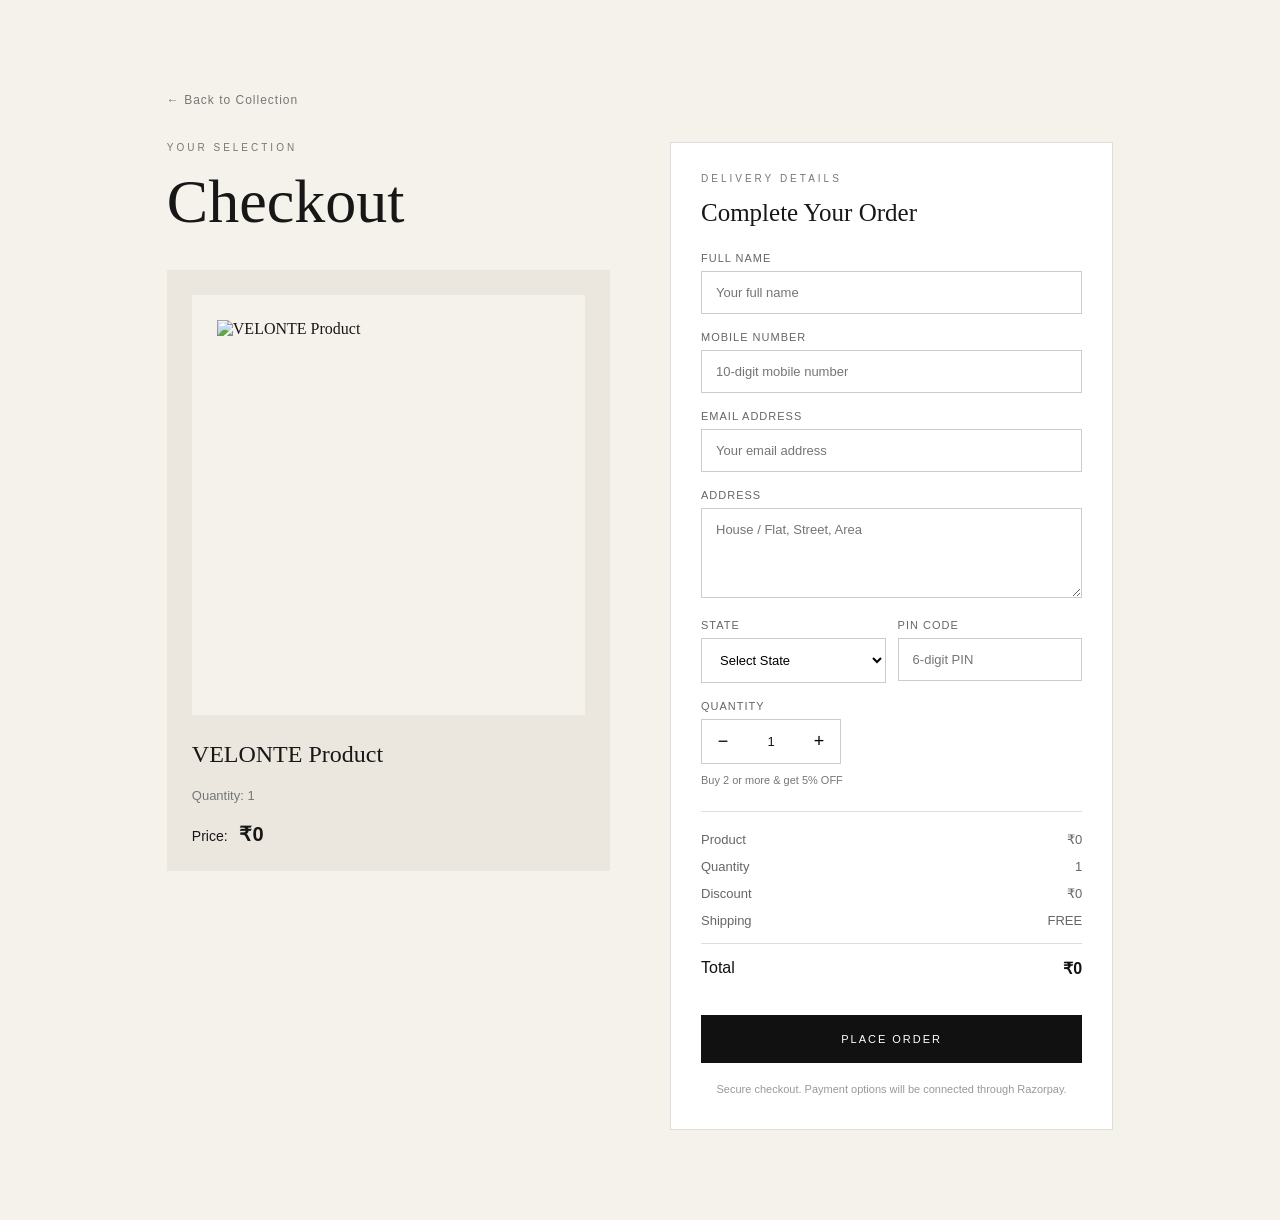
==== commit 9832898c: "Update checkout.html" ====
--- a/checkout.html
+++ b/checkout.html
@@ -1,4 +1,4 @@
-```html
+
 <!DOCTYPE html>
 <html lang="en">
 <head>
@@ -656,4 +656,4 @@
 
 </body>
 </html>
-```
+
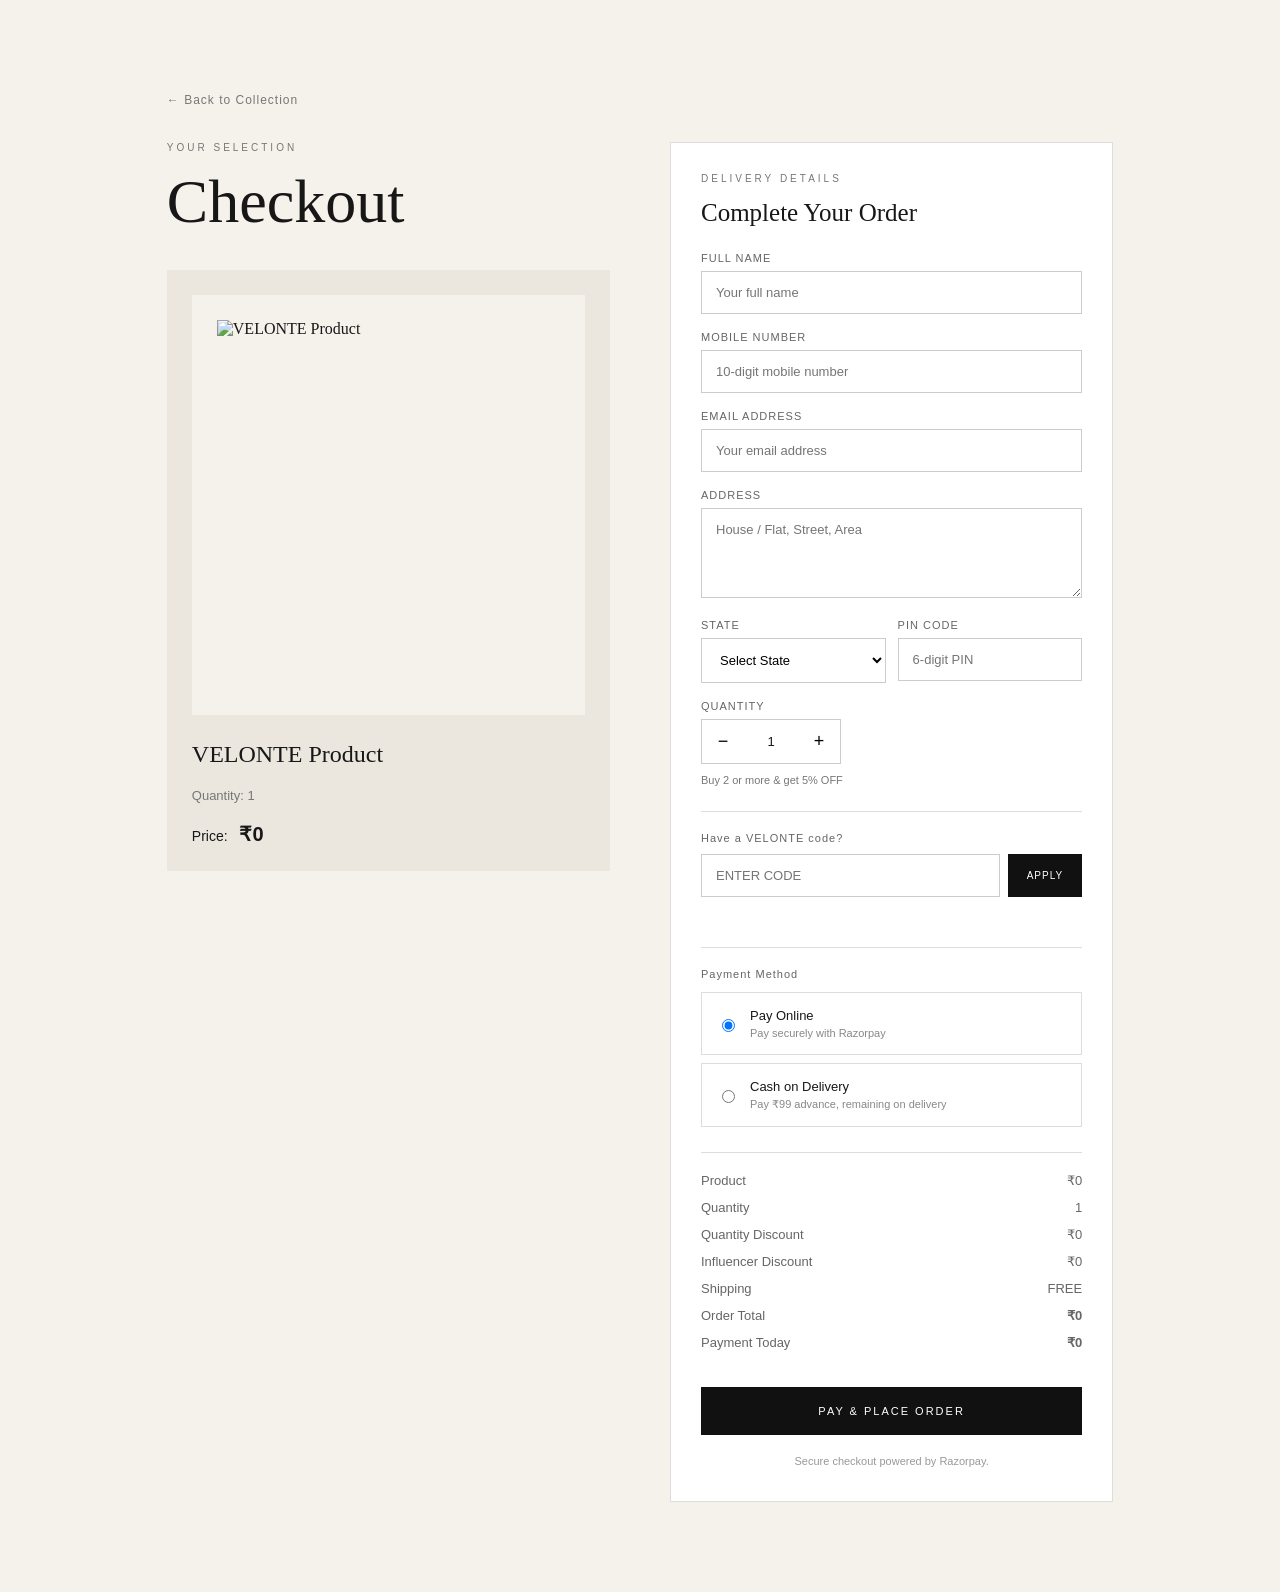
==== commit 6475e727: "Update checkout.html" ====
--- a/checkout.html
+++ b/checkout.html
@@ -1,13 +1,17 @@
-
 <!DOCTYPE html>
 <html lang="en">
+
 <head>
+
 <meta charset="UTF-8">
 <meta name="viewport" content="width=device-width, initial-scale=1.0">
 
 <title>VELONTE — Checkout</title>
 
+<script src="https://checkout.razorpay.com/v1/checkout.js"></script>
+
 <style>
+
 *{box-sizing:border-box}
 
 body{
@@ -174,6 +178,116 @@
   font:11px Arial,sans-serif;
   color:#777;
 }
+
+
+/* INFLUENCER CODE */
+
+.influencer-box{
+  margin-top:25px;
+  padding-top:20px;
+  border-top:1px solid #ddd;
+}
+
+.influencer-title{
+  font:11px Arial,sans-serif;
+  letter-spacing:1px;
+  color:#666;
+  margin-bottom:10px;
+}
+
+.influencer-row{
+  display:flex;
+  gap:8px;
+}
+
+.influencer-row input{
+  flex:1;
+  padding:13px 14px;
+  border:1px solid #ccc;
+  background:#fff;
+  outline:none;
+  font:13px Arial,sans-serif;
+  text-transform:uppercase;
+}
+
+.influencer-row button{
+  padding:0 18px;
+  border:1px solid #111;
+  background:#111;
+  color:#fff;
+  cursor:pointer;
+  font:10px Arial,sans-serif;
+  letter-spacing:1px;
+}
+
+.influencer-row button:hover{
+  background:transparent;
+  color:#111;
+}
+
+.influencer-message{
+  margin-top:9px;
+  font:11px Arial,sans-serif;
+  min-height:16px;
+}
+
+.influencer-message.success{
+  color:#3f6b45;
+}
+
+.influencer-message.error{
+  color:#a33d3d;
+}
+
+
+/* PAYMENT METHOD */
+
+.payment-method{
+  margin-top:25px;
+  padding-top:20px;
+  border-top:1px solid #ddd;
+}
+
+.payment-title{
+  font:11px Arial,sans-serif;
+  letter-spacing:1px;
+  color:#666;
+  margin-bottom:12px;
+}
+
+.payment-option{
+  display:flex;
+  align-items:center;
+  gap:12px;
+  padding:15px;
+  border:1px solid #ddd;
+  margin-bottom:8px;
+  cursor:pointer;
+  font-family:Arial,sans-serif;
+}
+
+.payment-option input{
+  width:auto;
+}
+
+.payment-option span{
+  display:flex;
+  flex-direction:column;
+  gap:4px;
+}
+
+.payment-option strong{
+  font-size:13px;
+  font-weight:500;
+}
+
+.payment-option small{
+  font-size:11px;
+  color:#888;
+}
+
+
+/* SUMMARY */
 
 .summary{
   border-top:1px solid #ddd;
@@ -215,6 +329,11 @@
   color:#111;
 }
 
+.place-order:disabled{
+  opacity:.6;
+  cursor:not-allowed;
+}
+
 .note{
   margin-top:18px;
   text-align:center;
@@ -223,7 +342,9 @@
   line-height:1.6;
 }
 
+
 @media(max-width:800px){
+
   .checkout-page{
     padding:60px 5%;
   }
@@ -240,9 +361,21 @@
   .state-row{
     grid-template-columns:1fr;
   }
-}
+
+  .influencer-row{
+    flex-direction:column;
+  }
+
+  .influencer-row button{
+    height:44px;
+  }
+
+}
+
 </style>
+
 </head>
+
 
 <body>
 
@@ -254,7 +387,9 @@
 
 <div class="checkout-grid">
 
+
 <!-- PRODUCT -->
+
 <div>
 
 <div class="section-label">
@@ -268,21 +403,36 @@
 <div class="product-card">
 
 <div class="product-image">
-<img id="productImage" src="" alt="">
-</div>
-
-<div class="product-name" id="productName">
+
+<img
+id="productImage"
+src=""
+alt="">
+
+</div>
+
+<div
+class="product-name"
+id="productName">
 Loading product...
 </div>
 
 <div class="product-detail">
+
 <div id="productSize"></div>
+
 <div id="productQuantity"></div>
+
 </div>
 
 <div class="product-price">
+
 <span>Price:</span>
-<strong id="productPrice">₹0</strong>
+
+<strong id="productPrice">
+₹0
+</strong>
+
 </div>
 
 </div>
@@ -291,6 +441,7 @@
 
 
 <!-- CUSTOMER DETAILS -->
+
 <div>
 
 <div class="form-box">
@@ -303,19 +454,31 @@
 Complete Your Order
 </div>
 
+
 <form id="checkoutForm">
 
+
 <div class="field">
-<label for="customerName">Full Name</label>
+
+<label for="customerName">
+Full Name
+</label>
+
 <input
 type="text"
 id="customerName"
 placeholder="Your full name"
 required>
-</div>
+
+</div>
+
 
 <div class="field">
-<label for="mobile">Mobile Number</label>
+
+<label for="mobile">
+Mobile Number
+</label>
+
 <input
 type="tel"
 id="mobile"
@@ -324,32 +487,56 @@
 pattern="[0-9]{10}"
 placeholder="10-digit mobile number"
 required>
-</div>
+
+</div>
+
 
 <div class="field">
-<label for="email">Email Address</label>
+
+<label for="email">
+Email Address
+</label>
+
 <input
 type="email"
 id="email"
 placeholder="Your email address"
 required>
-</div>
+
+</div>
+
 
 <div class="field">
-<label for="address">Address</label>
+
+<label for="address">
+Address
+</label>
+
 <textarea
 id="address"
 placeholder="House / Flat, Street, Area"
 required></textarea>
-</div>
+
+</div>
+
 
 <div class="state-row">
 
+
 <div class="field">
-<label for="state">State</label>
-
-<select id="state" required>
-<option value="">Select State</option>
+
+<label for="state">
+State
+</label>
+
+<select
+id="state"
+required>
+
+<option value="">
+Select State
+</option>
+
 <option>Andhra Pradesh</option>
 <option>Arunachal Pradesh</option>
 <option>Assam</option>
@@ -383,12 +570,18 @@
 <option>Ladakh</option>
 <option>Chandigarh</option>
 <option>Puducherry</option>
+
 </select>
 
 </div>
 
+
 <div class="field">
-<label for="pincode">PIN Code</label>
+
+<label for="pincode">
+PIN Code
+</label>
+
 <input
 type="text"
 id="pincode"
@@ -397,14 +590,19 @@
 pattern="[0-9]{6}"
 placeholder="6-digit PIN"
 required>
-</div>
-
-</div>
-
+
+</div>
+
+</div>
+
+
+<!-- QUANTITY -->
 
 <div class="field">
 
-<label>Quantity</label>
+<label>
+Quantity
+</label>
 
 <div class="quantity-box">
 
@@ -414,7 +612,9 @@
 −
 </button>
 
-<span id="quantity">1</span>
+<span id="quantity">
+1
+</span>
 
 <button
 type="button"
@@ -431,32 +631,189 @@
 </div>
 
 
+<!-- INFLUENCER CODE -->
+
+<div class="influencer-box">
+
+<div class="influencer-title">
+Have a VELONTE code?
+</div>
+
+<div class="influencer-row">
+
+<input
+type="text"
+id="influencerCode"
+placeholder="Enter code"
+maxlength="30">
+
+<button
+type="button"
+onclick="applyInfluencerCode()">
+APPLY
+</button>
+
+</div>
+
+<div
+id="influencerMessage"
+class="influencer-message">
+</div>
+
+</div>
+
+
+<!-- PAYMENT -->
+
+<div class="payment-method">
+
+<div class="payment-title">
+Payment Method
+</div>
+
+
+<label class="payment-option">
+
+<input
+type="radio"
+name="paymentMethod"
+value="online"
+checked>
+
+<span>
+
+<strong>
+Pay Online
+</strong>
+
+<small>
+Pay securely with Razorpay
+</small>
+
+</span>
+
+</label>
+
+
+<label class="payment-option">
+
+<input
+type="radio"
+name="paymentMethod"
+value="cod">
+
+<span>
+
+<strong>
+Cash on Delivery
+</strong>
+
+<small>
+Pay ₹99 advance, remaining on delivery
+</small>
+
+</span>
+
+</label>
+
+</div>
+
+
+<!-- SUMMARY -->
+
 <div class="summary">
 
+
 <div class="summary-row">
-<span>Product</span>
-<span id="summaryProduct">₹0</span>
-</div>
+
+<span>
+Product
+</span>
+
+<span id="summaryProduct">
+₹0
+</span>
+
+</div>
+
 
 <div class="summary-row">
-<span>Quantity</span>
-<span id="summaryQuantity">1</span>
-</div>
+
+<span>
+Quantity
+</span>
+
+<span id="summaryQuantity">
+1
+</span>
+
+</div>
+
 
 <div class="summary-row">
-<span>Discount</span>
-<span id="summaryDiscount">₹0</span>
-</div>
+
+<span>
+Quantity Discount
+</span>
+
+<span id="summaryDiscount">
+₹0
+</span>
+
+</div>
+
 
 <div class="summary-row">
-<span>Shipping</span>
-<span>FREE</span>
-</div>
-
-<div class="summary-row total">
-<span>Total</span>
-<strong id="summaryTotal">₹0</strong>
-</div>
+
+<span>
+Influencer Discount
+</span>
+
+<span id="summaryInfluencerDiscount">
+₹0
+</span>
+
+</div>
+
+
+<div class="summary-row">
+
+<span>
+Shipping
+</span>
+
+<span>
+FREE
+</span>
+
+</div>
+
+
+<div class="summary-row">
+
+<span>
+Order Total
+</span>
+
+<strong id="summaryTotal">
+₹0
+</strong>
+
+</div>
+
+
+<div class="summary-row">
+
+<span>
+Payment Today
+</span>
+
+<strong id="paymentToday">
+₹0
+</strong>
+
+</div>
+
 
 </div>
 
@@ -464,12 +821,16 @@
 <button
 type="submit"
 class="place-order">
-Place Order
+
+PAY & PLACE ORDER
+
 </button>
 
+
 <div class="note">
-Secure checkout. Payment options will be connected through Razorpay.
-</div>
+Secure checkout powered by Razorpay.
+</div>
+
 
 </form>
 
@@ -484,13 +845,22 @@
 
 <script>
 
-let params = new URLSearchParams(window.location.search);
+
+/* PRODUCT DATA */
+
+let params =
+new URLSearchParams(
+window.location.search
+);
 
 let product =
-params.get("product") || "VELONTE Product";
+params.get("product") ||
+"VELONTE Product";
 
 let price =
-Number(params.get("price")) || 0;
+Number(
+params.get("price")
+) || 0;
 
 let image =
 params.get("image") || "";
@@ -499,156 +869,719 @@
 params.get("size") || "";
 
 let quantity =
-Number(params.get("quantity")) || 1;
+Number(
+params.get("quantity")
+) || 1;
+
 
 if(quantity < 1){
 quantity = 1;
 }
 
 
+/* INFLUENCER CODES */
+
+let influencerCode = "";
+
+
+/*
+  Temporary influencer list.
+
+  Later these will be moved
+  to the Worker/database.
+*/
+
+const influencerCodes = {
+
+  "RAHUL3":"Rahul",
+
+  "PRIYA3":"Priya",
+
+  "ANSH3":"Ansh"
+
+};
+
+
 /* PRODUCT DISPLAY */
 
-document.getElementById("productName").textContent =
+document.getElementById(
+"productName"
+).textContent =
 product;
 
-document.getElementById("productPrice").textContent =
-"₹" + price.toLocaleString("en-IN");
-
-document.getElementById("productSize").textContent =
-size ? "Size: " + size : "";
-
-document.getElementById("productQuantity").textContent =
+
+document.getElementById(
+"productPrice"
+).textContent =
+"₹" +
+price.toLocaleString("en-IN");
+
+
+document.getElementById(
+"productSize"
+).textContent =
+size
+? "Size: " + size
+: "";
+
+
+document.getElementById(
+"productQuantity"
+).textContent =
 "Quantity: " + quantity;
 
-document.getElementById("productImage").src =
+
+document.getElementById(
+"productImage"
+).src =
 image;
 
-document.getElementById("productImage").alt =
+
+document.getElementById(
+"productImage"
+).alt =
 product;
 
-document.getElementById("quantity").textContent =
+
+document.getElementById(
+"quantity"
+).textContent =
 quantity;
 
 
-/* SUMMARY */
+/* APPLY INFLUENCER CODE */
+
+function applyInfluencerCode(){
+
+  const input =
+    document.getElementById(
+      "influencerCode"
+    );
+
+  const message =
+    document.getElementById(
+      "influencerMessage"
+    );
+
+
+  const code =
+    input.value
+    .trim()
+    .toUpperCase();
+
+
+  if(!code){
+
+    influencerCode = "";
+
+    message.textContent =
+      "Please enter your VELONTE code.";
+
+    message.className =
+      "influencer-message error";
+
+    updateSummary();
+
+    return;
+
+  }
+
+
+  if(influencerCodes[code]){
+
+    influencerCode =
+      code;
+
+    message.textContent =
+      "3% discount applied.";
+
+    message.className =
+      "influencer-message success";
+
+    input.disabled =
+      true;
+
+    updateSummary();
+
+  }else{
+
+    influencerCode =
+      "";
+
+    message.textContent =
+      "Invalid VELONTE code.";
+
+    message.className =
+      "influencer-message error";
+
+    updateSummary();
+
+  }
+
+}
+
+
+/* CALCULATE */
+
+function calculateTotal(){
+
+  const subtotal =
+    price * quantity;
+
+
+  const quantityDiscount =
+    quantity >= 2
+    ? Math.round(
+        subtotal * 0.05
+      )
+    : 0;
+
+
+  const afterQuantityDiscount =
+    subtotal -
+    quantityDiscount;
+
+
+  const influencerDiscount =
+    influencerCode
+    ? Math.round(
+        afterQuantityDiscount * 0.03
+      )
+    : 0;
+
+
+  const total =
+    afterQuantityDiscount -
+    influencerDiscount;
+
+
+  return {
+
+    subtotal:
+      subtotal,
+
+    quantityDiscount:
+      quantityDiscount,
+
+    influencerDiscount:
+      influencerDiscount,
+
+    total:
+      total
+
+  };
+
+}
+
+
+/* UPDATE SUMMARY */
 
 function updateSummary(){
 
-let subtotal =
-price * quantity;
-
-let discount = 0;
-
-if(quantity >= 2){
-discount =
-Math.round(subtotal * 0.05);
-}
-
-let total =
-subtotal - discount;
-
-document.getElementById("summaryProduct").textContent =
-"₹" + subtotal.toLocaleString("en-IN");
-
-document.getElementById("summaryQuantity").textContent =
-quantity;
-
-document.getElementById("summaryDiscount").textContent =
-discount > 0
-? "- ₹" + discount.toLocaleString("en-IN")
-: "₹0";
-
-document.getElementById("summaryTotal").textContent =
-"₹" + total.toLocaleString("en-IN");
-
-document.getElementById("productQuantity").textContent =
-"Quantity: " + quantity;
-
-}
+  const result =
+    calculateTotal();
+
+
+  document.getElementById(
+    "summaryProduct"
+  ).textContent =
+    "₹" +
+    result.subtotal
+      .toLocaleString("en-IN");
+
+
+  document.getElementById(
+    "summaryQuantity"
+  ).textContent =
+    quantity;
+
+
+  document.getElementById(
+    "summaryDiscount"
+  ).textContent =
+    result.quantityDiscount > 0
+    ? "- ₹" +
+      result.quantityDiscount
+        .toLocaleString("en-IN")
+    : "₹0";
+
+
+  document.getElementById(
+    "summaryInfluencerDiscount"
+  ).textContent =
+    result.influencerDiscount > 0
+    ? "- ₹" +
+      result.influencerDiscount
+        .toLocaleString("en-IN")
+    : "₹0";
+
+
+  document.getElementById(
+    "summaryTotal"
+  ).textContent =
+    "₹" +
+    result.total
+      .toLocaleString("en-IN");
+
+
+  updatePaymentDisplay();
+
+}
+
+
+/* PAYMENT DISPLAY */
+
+function updatePaymentDisplay(){
+
+  const method =
+    document.querySelector(
+      'input[name="paymentMethod"]:checked'
+    ).value;
+
+
+  const result =
+    calculateTotal();
+
+
+  const paymentToday =
+    method === "cod"
+    ? 99
+    : result.total;
+
+
+  document.getElementById(
+    "paymentToday"
+  ).textContent =
+    "₹" +
+    paymentToday
+      .toLocaleString("en-IN");
+
+
+  const button =
+    document.querySelector(
+      ".place-order"
+    );
+
+
+  if(method === "cod"){
+
+    button.textContent =
+      "PAY ₹99 & PLACE COD ORDER";
+
+  }else{
+
+    button.textContent =
+      "PAY & PLACE ORDER";
+
+  }
+
+}
+
+
+/* QUANTITY */
+
+function changeQuantity(change){
+
+  quantity += change;
+
+
+  if(quantity < 1){
+    quantity = 1;
+  }
+
+
+  document.getElementById(
+    "quantity"
+  ).textContent =
+    quantity;
+
+
+  updateSummary();
+
+}
+
+
+/* PAYMENT METHOD CHANGE */
+
+document
+.querySelectorAll(
+  'input[name="paymentMethod"]'
+)
+.forEach(
+  function(radio){
+
+    radio.addEventListener(
+      "change",
+      updatePaymentDisplay
+    );
+
+  }
+);
+
+
+/* INITIAL */
 
 updateSummary();
 
 
-/* QUANTITY */
-
-function changeQuantity(change){
-
-quantity += change;
-
-if(quantity < 1){
-quantity = 1;
-}
-
-document.getElementById("quantity").textContent =
-quantity;
-
-updateSummary();
-
-}
-
-
-/* FORM */
-
-document.getElementById("checkoutForm").addEventListener(
+/* FORM SUBMIT */
+
+document.getElementById(
+"checkoutForm"
+).addEventListener(
 "submit",
-function(e){
-
-e.preventDefault();
-
-const name =
-document.getElementById("customerName").value.trim();
-
-const mobile =
-document.getElementById("mobile").value.trim();
-
-const email =
-document.getElementById("email").value.trim();
-
-const address =
-document.getElementById("address").value.trim();
-
-const state =
-document.getElementById("state").value;
-
-const pincode =
-document.getElementById("pincode").value.trim();
-
-
-if(!/^[0-9]{10}$/.test(mobile)){
-alert("Please enter a valid 10-digit mobile number.");
-return;
-}
-
-if(!/^[0-9]{6}$/.test(pincode)){
-alert("Please enter a valid 6-digit PIN code.");
-return;
-}
-
-
-const discount =
-quantity >= 2
-? Math.round(price * quantity * 0.05)
-: 0;
-
-const total =
-(price * quantity) - discount;
-
-
-/*
-  TEMPORARY ORDER CONFIRMATION
-
-  Razorpay can be connected here next.
-*/
-
-alert(
-"VELONTE\n\n" +
-"Order Details\n\n" +
-"Product: " + product + "\n" +
-(size ? "Size: " + size + "\n" : "") +
-"Quantity: " + quantity + "\n" +
-"Total: ₹" + total.toLocaleString("en-IN") + "\n\n" +
-"Thank you, " + name + "!"
-);
+async function(e){
+
+  e.preventDefault();
+
+
+  const name =
+    document.getElementById(
+      "customerName"
+    ).value.trim();
+
+
+  const mobile =
+    document.getElementById(
+      "mobile"
+    ).value.trim();
+
+
+  const email =
+    document.getElementById(
+      "email"
+    ).value.trim();
+
+
+  const address =
+    document.getElementById(
+      "address"
+    ).value.trim();
+
+
+  const state =
+    document.getElementById(
+      "state"
+    ).value;
+
+
+  const pincode =
+    document.getElementById(
+      "pincode"
+    ).value.trim();
+
+
+  const paymentMethod =
+    document.querySelector(
+      'input[name="paymentMethod"]:checked'
+    ).value;
+
+
+  /* VALIDATION */
+
+  if(
+    !/^[0-9]{10}$/.test(
+      mobile
+    )
+  ){
+
+    alert(
+      "Please enter a valid 10-digit mobile number."
+    );
+
+    return;
+
+  }
+
+
+  if(
+    !/^[0-9]{6}$/.test(
+      pincode
+    )
+  ){
+
+    alert(
+      "Please enter a valid 6-digit PIN code."
+    );
+
+    return;
+
+  }
+
+
+  const result =
+    calculateTotal();
+
+
+  const button =
+    document.querySelector(
+      ".place-order"
+    );
+
+
+  button.disabled =
+    true;
+
+  button.textContent =
+    "PROCESSING...";
+
+
+  try{
+
+
+    /* CREATE RAZORPAY ORDER */
+
+    const response =
+      await fetch(
+
+        "https://velonte-payment.alwaysabhay111.workers.dev/",
+
+        {
+
+          method:
+            "POST",
+
+          headers:{
+            "Content-Type":
+              "application/json"
+          },
+
+
+          body:
+            JSON.stringify({
+
+              amount:
+                result.total,
+
+              paymentMethod:
+                paymentMethod,
+
+              product:
+                product,
+
+              size:
+                size,
+
+              quantity:
+                quantity,
+
+              customerName:
+                name,
+
+              mobile:
+                mobile,
+
+              email:
+                email,
+
+              address:
+                address,
+
+              state:
+                state,
+
+              pincode:
+                pincode,
+
+              influencerCode:
+                influencerCode
+
+            })
+
+        }
+
+      );
+
+
+    const data =
+      await response.json();
+
+
+    if(!data.success){
+
+      throw new Error(
+        data.error ||
+        "Payment could not be started."
+      );
+
+    }
+
+
+    /* RAZORPAY */
+
+    const options = {
+
+      key:
+        data.keyId,
+
+
+      amount:
+        data.order.amount,
+
+
+      currency:
+        "INR",
+
+
+      name:
+        "VELONTE",
+
+
+      description:
+        paymentMethod === "cod"
+        ? "VELONTE COD Advance"
+        : product,
+
+
+      order_id:
+        data.order.id,
+
+
+      prefill:{
+
+        name:
+          name,
+
+        email:
+          email,
+
+        contact:
+          mobile
+
+      },
+
+
+      notes:{
+
+        payment_method:
+          paymentMethod,
+
+        product:
+          product,
+
+        size:
+          size,
+
+        quantity:
+          String(quantity),
+
+        influencer_code:
+          influencerCode ||
+          "NONE"
+
+      },
+
+
+      theme:{
+
+        color:
+          "#111111"
+
+      },
+
+
+      handler:
+      function(paymentResponse){
+
+
+        if(
+          paymentMethod ===
+          "cod"
+        ){
+
+          alert(
+
+            "₹99 Advance Paid Successfully!\n\n" +
+
+            "VELONTE COD Order\n\n" +
+
+            "Remaining amount will be paid on delivery.\n\n" +
+
+            "Order ID: " +
+
+            paymentResponse
+              .razorpay_order_id
+
+          );
+
+
+        }else{
+
+
+          alert(
+
+            "Payment Successful!\n\n" +
+
+            "VELONTE\n\n" +
+
+            "Order ID: " +
+
+            paymentResponse
+              .razorpay_order_id
+
+          );
+
+        }
+
+
+        button.disabled =
+          false;
+
+
+        updatePaymentDisplay();
+
+      },
+
+
+      modal:{
+
+        ondismiss:
+        function(){
+
+          button.disabled =
+            false;
+
+          updatePaymentDisplay();
+
+        }
+
+      }
+
+    };
+
+
+    const razorpay =
+      new Razorpay(
+        options
+      );
+
+
+    razorpay.open();
+
+
+  }catch(error){
+
+
+    console.error(
+      error
+    );
+
+
+    alert(
+
+      "Payment could not be started.\n\n" +
+      error.message
+
+    );
+
+
+    button.disabled =
+      false;
+
+
+    updatePaymentDisplay();
+
+  }
 
 });
 
@@ -656,4 +1589,3 @@
 
 </body>
 </html>
-
